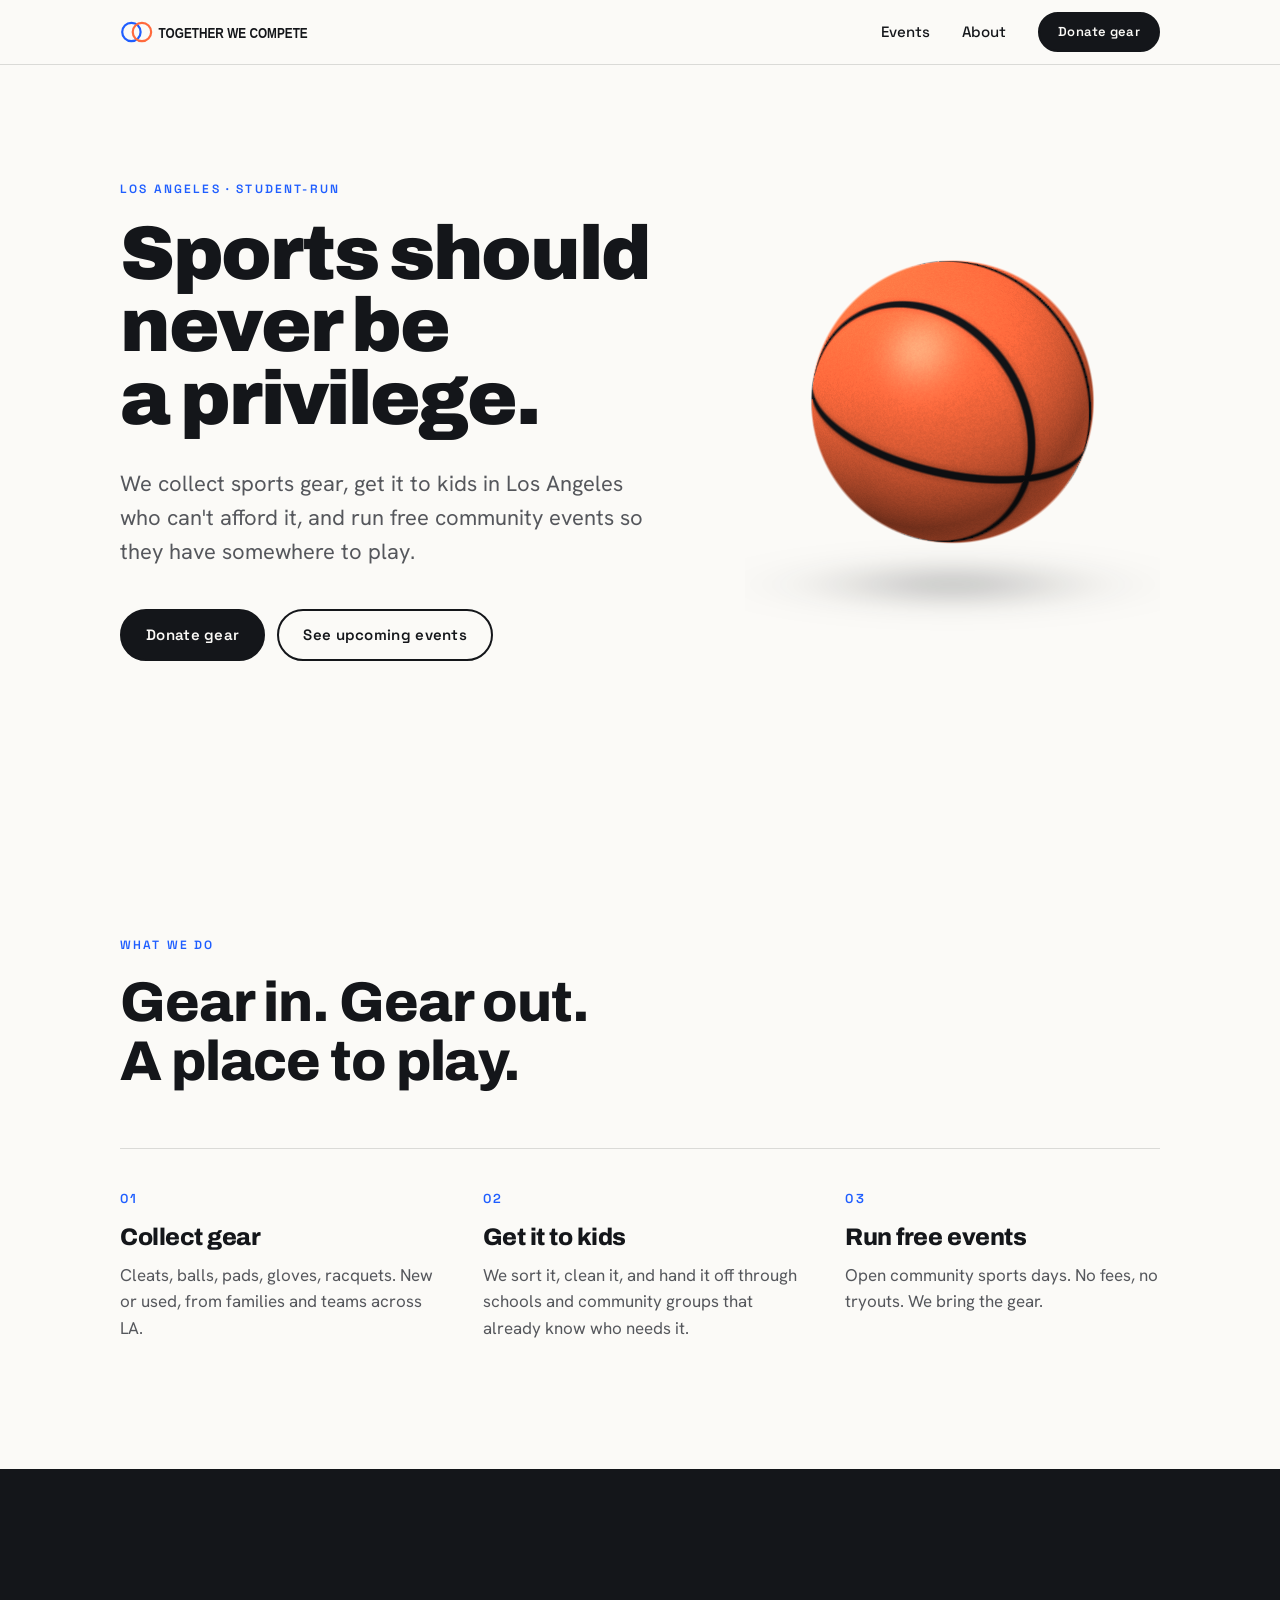
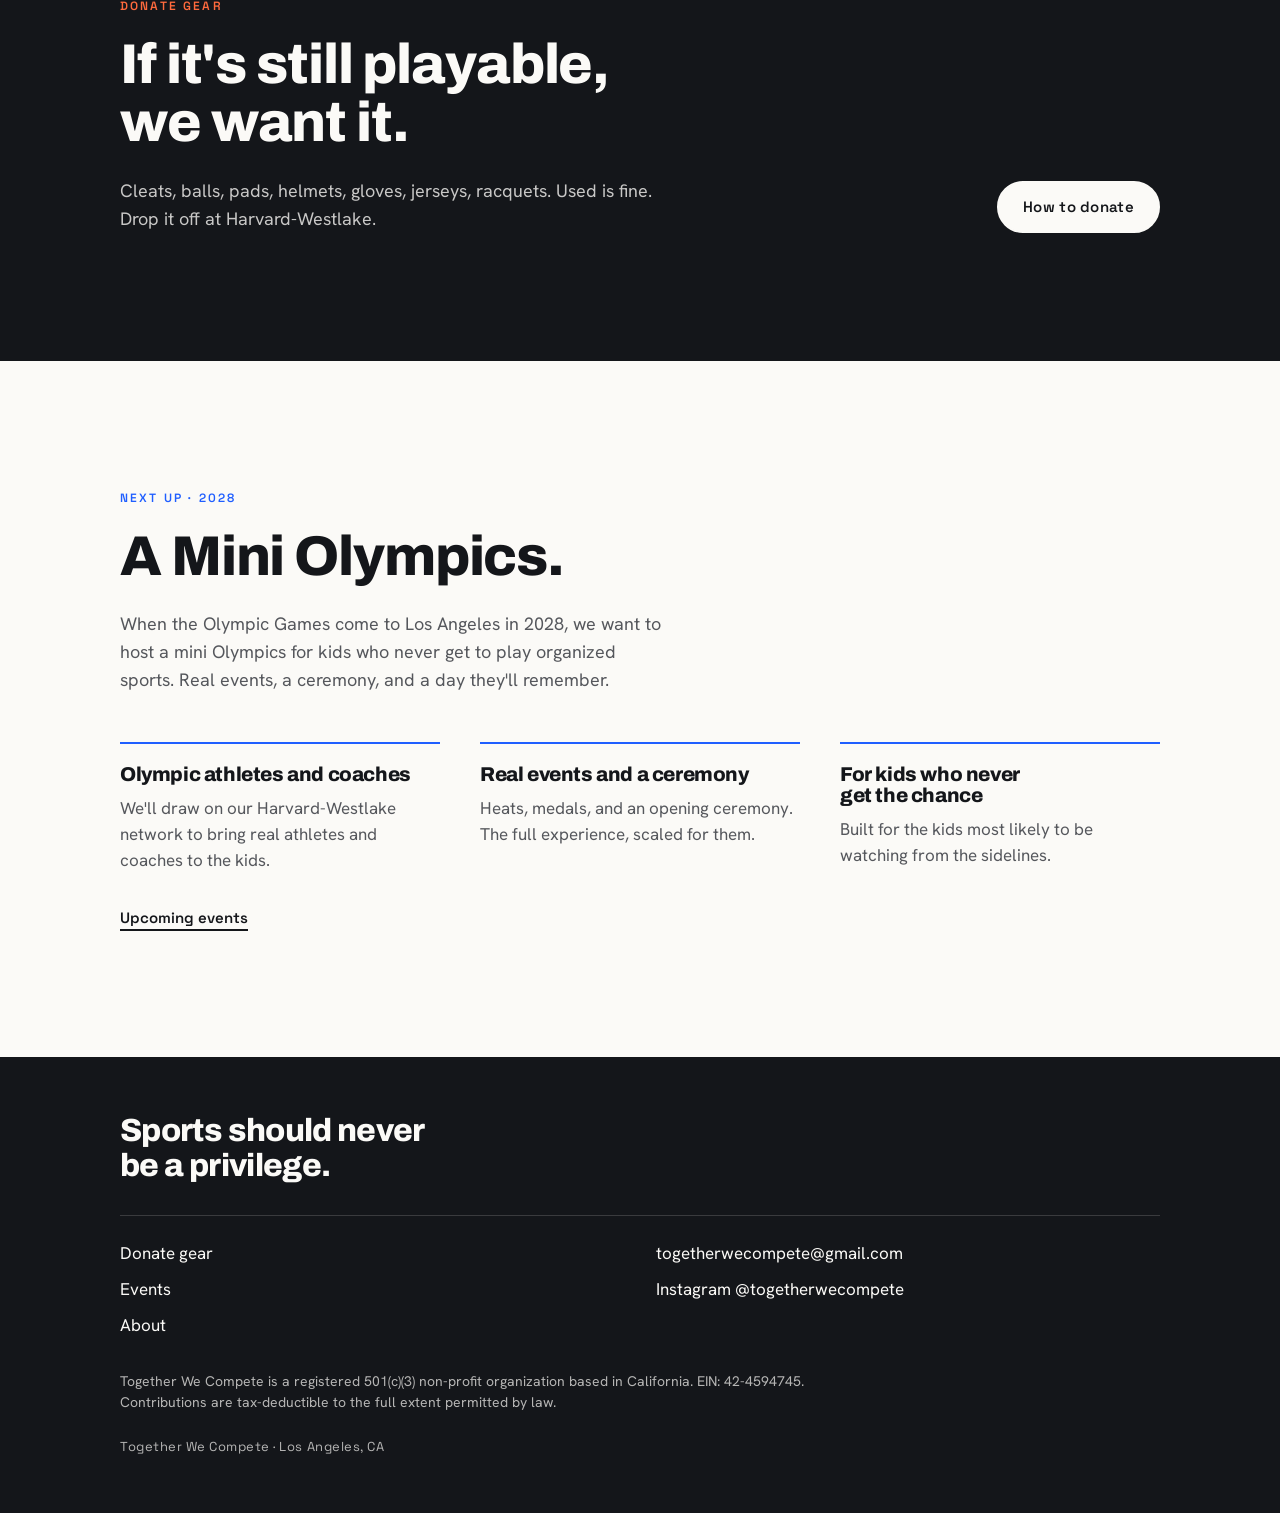
==== index.html @ d580a97b "Add 501(c)(3) statement to footer and donate page Co-Authored-By: Claude Fable 5.1 <noreply@anthropi" ====
<!DOCTYPE html>
<html lang="en">
<head>
  <meta charset="utf-8">
  <meta name="viewport" content="width=device-width, initial-scale=1">
  <title>Together We Compete</title>
  <meta name="description" content="Together We Compete collects sports gear for kids in Los Angeles who can't afford it and runs free community sports events. Student-run, based in LA.">
  <link rel="icon" href="assets/favicon.svg" type="image/svg+xml">
  <link rel="preconnect" href="https://fonts.googleapis.com">
  <link rel="preconnect" href="https://fonts.gstatic.com" crossorigin>
  <link href="https://fonts.googleapis.com/css2?family=Archivo:wght@800;900&family=Hanken+Grotesk:wght@400;500;600&family=Space+Grotesk:wght@500;600&display=swap" rel="stylesheet">
  <link rel="stylesheet" href="css/styles.css?v=1a1e12f">
</head>
<body>

  <a class="skip-link" href="#main">Skip to content</a>

  <!-- Shared header. If you change it here, change it in the other three pages too. -->
  <header class="site-header">
    <div class="container site-header__inner">
      <!-- Drop your logo file at assets/logo.svg. The placeholder there now is a stand-in. -->
      <a class="logo" href="index.html" aria-label="Together We Compete, home">
        <img src="assets/logo.svg" alt="Together We Compete" width="220" height="32">
      </a>

      <button class="nav-toggle" type="button" aria-expanded="false" aria-controls="site-nav">
        <span class="nav-toggle__label">Menu</span>
      </button>

      <nav class="site-nav" id="site-nav" aria-label="Main">
        <ul>
          <li><a href="events.html">Events</a></li>
          <li><a href="about.html">About</a></li>
          <li><a class="button button--primary button--small" href="donate.html">Donate gear</a></li>
        </ul>
      </nav>
    </div>
  </header>

  <main id="main">

    <!-- HERO -->
    <section class="hero" id="top">
      <div class="container hero__inner">
        <div class="hero__copy">
          <p class="eyebrow">Los Angeles &middot; Student-run</p>
          <h1 class="hero__title">Sports should never be a&nbsp;privilege.</h1>
          <p class="hero__lede">We collect sports gear, get it to kids in Los Angeles who can't afford it, and run free community events so they have somewhere to play.</p>
          <div class="button-row">
            <a class="button button--primary" href="donate.html">Donate gear</a>
            <a class="button button--secondary" href="events.html">See upcoming events</a>
          </div>
        </div>
        <!-- Spinning basketball (js/ball.js). Decorative. Drag to spin, tap to flick. -->
        <div class="hero__visual">
          <canvas id="hero-ball" aria-hidden="true"></canvas>
        </div>
      </div>
    </section>

    <!-- WHAT WE DO -->
    <section class="section" aria-labelledby="what-heading">
      <div class="container">
        <p class="eyebrow">What we do</p>
        <h2 class="section__title" id="what-heading">Gear in. Gear out. A place to play.</h2>

        <ol class="steps">
          <li class="step">
            <span class="step__number" aria-hidden="true">01</span>
            <h3 class="step__title">Collect gear</h3>
            <p>Cleats, balls, pads, gloves, racquets. New or used, from families and teams across LA.</p>
          </li>
          <li class="step">
            <span class="step__number" aria-hidden="true">02</span>
            <h3 class="step__title">Get it to kids</h3>
            <p>We sort it, clean it, and hand it off through schools and community groups that already know who needs it.</p>
          </li>
          <li class="step">
            <span class="step__number" aria-hidden="true">03</span>
            <h3 class="step__title">Run free events</h3>
            <p>Open community sports days. No fees, no tryouts. We bring the gear.</p>
          </li>
        </ol>
      </div>
    </section>

    <!-- DONATE BAND -->
    <section class="band" aria-labelledby="band-heading">
      <div class="container band__inner">
        <div>
          <p class="eyebrow">Donate gear</p>
          <h2 class="section__title" id="band-heading">If it's still playable, we want it.</h2>
          <p class="section__lede">Cleats, balls, pads, helmets, gloves, jerseys, racquets. Used is fine. Drop it off at Harvard-Westlake.</p>
        </div>
        <div class="band__action">
          <a class="button button--light" href="donate.html">How to donate</a>
        </div>
      </div>
    </section>

    <!-- NEXT UP: 2028 -->
    <section class="section" aria-labelledby="next-heading">
      <div class="container">
        <p class="eyebrow">Next up &middot; 2028</p>
        <h2 class="section__title" id="next-heading">A Mini Olympics.</h2>
        <p class="section__lede">When the Olympic Games come to Los Angeles in 2028, we want to host a mini Olympics for kids who never get to play organized sports. Real events, a ceremony, and a day they'll remember.</p>

        <ul class="pillars">
          <li class="pillar">
            <h3 class="pillar__title">Olympic athletes and coaches</h3>
            <p>We'll draw on our Harvard-Westlake network to bring real athletes and coaches to the kids.</p>
          </li>
          <li class="pillar">
            <h3 class="pillar__title">Real events and a ceremony</h3>
            <p>Heats, medals, and an opening ceremony. The full experience, scaled for them.</p>
          </li>
          <li class="pillar">
            <h3 class="pillar__title">For kids who never get the chance</h3>
            <p>Built for the kids most likely to be watching from the sidelines.</p>
          </li>
        </ul>

        <p class="section__more"><a href="events.html">Upcoming events</a></p>
      </div>
    </section>

  </main>

  <!-- Shared footer. Same note as the header. -->
  <footer class="site-footer">
    <div class="container">
      <p class="site-footer__mission">Sports should never be a privilege.</p>
      <div class="site-footer__grid">
        <ul class="site-footer__links">
          <li><a href="donate.html">Donate gear</a></li>
          <li><a href="events.html">Events</a></li>
          <li><a href="about.html">About</a></li>
        </ul>
        <ul class="site-footer__links">
          <li><a href="mailto:togetherwecompete@gmail.com">togetherwecompete@gmail.com</a></li>
          <li><a href="https://instagram.com/togetherwecompete" rel="noopener">Instagram @togetherwecompete</a></li>
        </ul>
      </div>
      <p class="site-footer__legal">Together We Compete is a registered 501(c)(3) non-profit organization based in California. EIN: 42-4594745. Contributions are tax-deductible to the full extent permitted by law.</p>
      <p class="site-footer__meta">Together We Compete &middot; Los Angeles, CA</p>
    </div>
  </footer>

  <script src="js/main.js?v=1a1e12f"></script>
  <script src="js/ball.js?v=1a1e12f"></script>
</body>
</html>
---- css/styles.css ----
/* Together We Compete — styles
   Mobile first. Breakpoints: 640px, 900px. */

:root {
  --ink: #14161a;
  --page: #fbfaf7;
  --surface: #eceae3;
  --body: #55575c;
  --blue: #1f5eff;
  --orange: #ff6a3d;
  --rule: rgba(20, 22, 26, 0.14);
  --rule-dark: rgba(251, 250, 247, 0.16);

  --font-head: "Archivo", "Arial Black", Arial, sans-serif;
  --font-body: "Hanken Grotesk", "Helvetica Neue", Arial, sans-serif;
  --font-label: "Space Grotesk", "Helvetica Neue", Arial, sans-serif;

  --container: 1120px;
  --gutter: 1.25rem;
  --section-y: 4.5rem;
}

@media (min-width: 640px) {
  :root { --gutter: 2rem; --section-y: 6rem; }
}
@media (min-width: 900px) {
  :root { --gutter: 2.5rem; --section-y: 8rem; }
}

/* Reset */
*, *::before, *::after { box-sizing: border-box; }
html { -webkit-text-size-adjust: 100%; scroll-behavior: smooth; }
@media (prefers-reduced-motion: reduce) { html { scroll-behavior: auto; } }
body {
  margin: 0;
  background: var(--page);
  color: var(--ink);
  font-family: var(--font-body);
  font-size: 1.0625rem;
  line-height: 1.55;
}
img { max-width: 100%; height: auto; display: block; }
h1, h2, h3, h4, p, ul, ol, dl, dd, figure { margin: 0; }
ul, ol { padding: 0; list-style: none; }
a { color: inherit; }
button, input, textarea { font: inherit; color: inherit; }

:focus-visible {
  outline: 3px solid var(--blue);
  outline-offset: 3px;
}
.band :focus-visible,
.site-footer :focus-visible {
  outline-color: var(--orange);
}

.skip-link {
  position: absolute;
  left: 1rem;
  top: -100%;
  z-index: 100;
  padding: 0.6rem 1rem;
  background: var(--ink);
  color: var(--page);
  text-decoration: none;
}
.skip-link:focus { top: 1rem; }

.container {
  width: 100%;
  max-width: var(--container);
  margin-inline: auto;
  padding-inline: var(--gutter);
}

/* Type */
.eyebrow {
  font-family: var(--font-label);
  font-weight: 600;
  font-size: 0.75rem;
  letter-spacing: 0.18em;
  text-transform: uppercase;
  color: var(--blue);
  margin-bottom: 1.25rem;
}
.band .eyebrow { color: var(--orange); }

h1, h2, h3, h4 {
  font-family: var(--font-head);
  font-weight: 800;
  letter-spacing: -0.02em;
  line-height: 1.05;
  text-wrap: balance;
}

.hero__title {
  font-weight: 900;
  font-size: clamp(2.75rem, 11vw, 4.75rem);
  letter-spacing: -0.03em;
  line-height: 0.95;
  max-width: 12ch;
}
.section__title {
  font-size: clamp(2rem, 6.5vw, 3.5rem);
  max-width: 18ch;
}
.section__lede,
.hero__lede {
  color: var(--body);
  font-size: 1.125rem;
  max-width: 34rem;
  margin-top: 1.5rem;
}
.band .section__lede { color: rgba(251, 250, 247, 0.78); }
.hero__lede { font-size: clamp(1.125rem, 2.4vw, 1.375rem); margin-top: 2rem; }

.placeholder {
  color: var(--orange);
  font-family: var(--font-label);
  font-weight: 500;
}
/* Orange fails contrast on light backgrounds, so placeholders there use blue. */
.section .placeholder,
.page-head .placeholder { color: var(--blue); }

/* Buttons */
.button {
  display: inline-flex;
  align-items: center;
  justify-content: center;
  min-height: 3.25rem;
  padding: 0 1.5rem;
  font-family: var(--font-label);
  font-weight: 600;
  font-size: 0.9375rem;
  letter-spacing: 0.02em;
  text-decoration: none;
  border: 2px solid var(--ink);
  border-radius: 999px;
  cursor: pointer;
  transition: background-color 120ms ease, color 120ms ease, border-color 120ms ease;
}
.button--primary { background: var(--ink); color: var(--page); }
.button--primary:hover { background: var(--blue); border-color: var(--blue); }
.button--secondary { background: transparent; color: var(--ink); }
.button--secondary:hover { border-color: var(--blue); color: var(--blue); }
.button--light { background: var(--page); color: var(--ink); border-color: var(--page); }
.button--light:hover { background: var(--orange); border-color: var(--orange); }
.button--small { min-height: 2.5rem; padding: 0 1.125rem; font-size: 0.8125rem; }
.button-row { display: flex; flex-wrap: wrap; gap: 0.75rem; margin-top: 2.5rem; }
.button-row .button { flex: 1 1 auto; }
@media (min-width: 640px) { .button-row .button { flex: 0 0 auto; } }

/* Header */
.site-header {
  position: sticky;
  top: 0;
  z-index: 50;
  background: var(--page);
  border-bottom: 1px solid var(--rule);
}
.site-header__inner {
  display: flex;
  align-items: center;
  justify-content: space-between;
  gap: 1rem;
  min-height: 4rem;
  flex-wrap: wrap;
}
.logo img { height: 28px; width: auto; }

.nav-toggle {
  background: none;
  border: 2px solid var(--ink);
  border-radius: 999px;
  padding: 0.4rem 1rem;
  font-family: var(--font-label);
  font-weight: 600;
  font-size: 0.8125rem;
  letter-spacing: 0.08em;
  text-transform: uppercase;
  cursor: pointer;
}
.nav-toggle[aria-expanded="true"] .nav-toggle__label::after { content: " ×"; }

.site-nav { display: none; flex-basis: 100%; padding-bottom: 1rem; }
.site-nav.is-open { display: block; }
.site-nav ul { display: flex; flex-direction: column; gap: 0.25rem; }
.site-nav a:not(.button) {
  display: block;
  padding: 0.75rem 0;
  font-family: var(--font-label);
  font-weight: 500;
  font-size: 0.9375rem;
  text-decoration: none;
  border-bottom: 1px solid var(--rule);
}
.site-nav a:not(.button):hover,
.site-nav a[aria-current="page"] { color: var(--blue); }
.site-nav .button { margin-top: 0.75rem; align-self: flex-start; }

@media (min-width: 900px) {
  .nav-toggle { display: none; }
  .site-nav { display: block; flex-basis: auto; padding: 0; }
  .site-nav ul { flex-direction: row; align-items: center; gap: 2rem; }
  .site-nav a:not(.button) { padding: 0; border: 0; }
  .site-nav .button { margin: 0; }
}

/* Sections */
.hero { padding-block: calc(var(--section-y) * 0.9) var(--section-y); }
.hero__inner { display: grid; gap: 3rem; }
.hero__visual {
  position: relative;
  aspect-ratio: 4 / 3;
}
.hero__visual canvas {
  position: absolute;
  inset: 0;
  width: 100%;
  height: 100%;
  display: block;
  opacity: 0;
  transition: opacity 600ms ease;
  touch-action: pan-y;
  cursor: grab;
}
.hero__visual canvas.is-ready { opacity: 1; }
.hero__visual canvas.is-grabbing { cursor: grabbing; }
@media (min-width: 900px) {
  .hero { padding-block: calc(var(--section-y) * 0.75) var(--section-y); }
  .hero__inner { grid-template-columns: 1.15fr 0.85fr; align-items: center; gap: 4rem; }
  .hero__visual { aspect-ratio: 4 / 5; }
}
.section { padding-block: var(--section-y); }
.section--tight { padding-top: 0; }
[id] { scroll-margin-top: 4.5rem; }

.page-head { padding-block: calc(var(--section-y) * 0.8) calc(var(--section-y) * 0.6); }
.page-head__title {
  font-weight: 900;
  font-size: clamp(2.5rem, 9vw, 4.75rem);
  letter-spacing: -0.03em;
  line-height: 0.98;
  max-width: 14ch;
}

.band { background: var(--ink); color: var(--page); padding-block: var(--section-y); }
.band__inner { display: grid; gap: 2rem; }
.band__action { display: flex; align-items: end; }
.band__action .button { width: 100%; }
@media (min-width: 640px) { .band__action .button { width: auto; } }
@media (min-width: 900px) {
  .band__inner { grid-template-columns: 1fr auto; align-items: end; gap: 4rem; }
}

.section__more { margin-top: 2rem; font-family: var(--font-label); font-weight: 600; font-size: 0.9375rem; }
.section__more a { text-decoration: none; border-bottom: 2px solid var(--ink); padding-bottom: 0.15rem; }
.section__more a:hover { color: var(--blue); border-color: var(--blue); }

.visually-hidden {
  position: absolute;
  width: 1px; height: 1px;
  padding: 0; margin: -1px;
  overflow: hidden;
  clip: rect(0 0 0 0);
  white-space: nowrap;
  border: 0;
}

/* Prose (about page) */
.prose { max-width: 38rem; }
.prose p { font-size: clamp(1.125rem, 2.2vw, 1.375rem); line-height: 1.5; }
.prose p + p { margin-top: 1.5rem; }
.prose p:first-of-type { color: var(--ink); }
.prose p:not(:first-of-type) { color: var(--body); }
.section--alt { background: var(--surface); }

/* Steps */
.steps {
  display: grid;
  gap: 2.5rem;
  margin-top: 3.5rem;
  padding-top: 2.5rem;
  border-top: 1px solid var(--rule);
}
@media (min-width: 900px) { .steps { grid-template-columns: repeat(3, 1fr); gap: 3rem; } }
.step__number {
  display: block;
  font-family: var(--font-label);
  font-weight: 600;
  font-size: 0.8125rem;
  letter-spacing: 0.18em;
  color: var(--blue);
  margin-bottom: 1rem;
}
.step__title { font-size: 1.5rem; margin-bottom: 0.75rem; }
.step p { color: var(--body); max-width: 28rem; }

/* Donate */
.split { display: grid; gap: 2.5rem; }
@media (min-width: 640px) { .split { grid-template-columns: 1fr 1fr; gap: 3rem; } }
.list-heading { font-size: 1.25rem; margin-bottom: 1rem; }
.plain-list li {
  padding: 0.6rem 0;
  border-bottom: 1px solid var(--rule);
}
.note { color: var(--body); margin-top: 1.25rem; font-size: 0.9375rem; }

.methods { display: grid; gap: 1.5rem; margin-top: 3rem; max-width: 44rem; }
@media (min-width: 640px) { .methods { grid-template-columns: repeat(2, 1fr); gap: 2rem; } }
.method { padding-top: 1rem; border-top: 2px solid var(--ink); }
.method__title { font-size: 1.125rem; margin-bottom: 0.5rem; }
.method p { color: var(--body); font-size: 0.9375rem; }

/* Form */
.form { margin-top: 4rem; max-width: 44rem; }
.form__title { font-size: 1.5rem; margin-bottom: 1.75rem; }
.form__grid { display: grid; gap: 1.25rem; }
@media (min-width: 640px) {
  .form__grid { grid-template-columns: 1fr 1fr; gap: 1.5rem 1.25rem; }
  .field--full { grid-column: 1 / -1; }
}
.field { display: flex; flex-direction: column; gap: 0.4rem; }
fieldset.field { border: 0; padding: 0; margin: 0; min-width: 0; }
.field label, .field legend {
  font-family: var(--font-label);
  font-weight: 500;
  font-size: 0.875rem;
  padding: 0;
}
.optional { color: var(--body); font-weight: 400; }
.field input[type="text"],
.field input[type="email"],
.field input[type="tel"],
.field input[type="number"],
.field textarea {
  width: 100%;
  padding: 0.8rem 0.9rem;
  background: var(--page);
  border: 1.5px solid var(--ink);
  border-radius: 6px;
}
.field textarea { resize: vertical; }
.field input::placeholder, .field textarea::placeholder { color: #7a7c80; }
.radio-group { display: flex; flex-wrap: wrap; gap: 0.5rem 1.5rem; margin-top: 0.25rem; }
.radio { display: inline-flex; align-items: center; gap: 0.5rem; font-family: var(--font-body); font-size: 1rem; }
.radio input { width: 1.125rem; height: 1.125rem; accent-color: var(--blue); margin: 0; }
.form .button { margin-top: 1.75rem; width: 100%; }
@media (min-width: 640px) { .form .button { width: auto; } }
.form__notice {
  margin-top: 1rem;
  padding: 0.9rem 1rem;
  border-left: 3px solid var(--orange);
  color: var(--ink);
  font-size: 0.9375rem;
}

/* Events */
.events { margin-top: 3rem; border-top: 1px solid var(--rule); }
.events--top { margin-top: 0; }
.events--top + .events-empty { margin-top: 0; }
.event {
  display: grid;
  gap: 0.35rem 1.5rem;
  padding: 1.75rem 0;
  border-bottom: 1px solid var(--rule);
  grid-template-columns: 5rem 1fr;
  grid-template-areas:
    "date sport"
    "date title"
    "date where"
    "date link";
}
.event__date {
  grid-area: date;
  font-family: var(--font-head);
  font-weight: 800;
  letter-spacing: -0.02em;
  line-height: 1;
}
.event__date-month {
  display: block;
  font-family: var(--font-label);
  font-weight: 600;
  font-size: 0.75rem;
  letter-spacing: 0.18em;
  text-transform: uppercase;
  color: var(--blue);
  margin-bottom: 0.35rem;
}
.event__date-day { font-size: 2.25rem; }
.event__sport {
  grid-area: sport;
  font-family: var(--font-label);
  font-weight: 500;
  font-size: 0.8125rem;
  letter-spacing: 0.08em;
  text-transform: uppercase;
  color: var(--body);
}
.event__title { grid-area: title; font-size: 1.375rem; }
.event__where { grid-area: where; color: var(--body); }
.event__link { grid-area: link; margin-top: 0.5rem; font-family: var(--font-label); font-weight: 600; font-size: 0.9375rem; }
.event__link:hover { color: var(--blue); }
@media (min-width: 640px) {
  .event { grid-template-columns: 7rem 1fr auto; grid-template-areas:
    "date sport link"
    "date title link"
    "date where link"; align-items: start; }
  .event__link { margin-top: 0.25rem; align-self: center; }
}
.events-empty {
  margin-top: 3rem;
  padding: 2rem 0;
  border-top: 1px solid var(--rule);
  border-bottom: 1px solid var(--rule);
  color: var(--body);
  max-width: 32rem;
}

/* Facts */
.facts { max-width: 36rem; margin-top: 2.5rem; }
.facts li { padding: 1rem 0; border-top: 1px solid var(--rule); font-size: 1.0625rem; }
.facts li:last-child { border-bottom: 1px solid var(--rule); }

/* Founders */
.founders { display: grid; gap: 2rem; margin-top: 2.5rem; }
@media (min-width: 640px) { .founders { grid-template-columns: repeat(3, 1fr); gap: 2rem; } }
.founder { display: grid; gap: 0.25rem; }
.founder__photo {
  aspect-ratio: 1 / 1;
  overflow: hidden;
  border-radius: 12px;
  background: var(--page);
  margin-bottom: 0.75rem;
}
.founder__photo img { width: 100%; height: 100%; object-fit: cover; }
.founder__name { font-size: 1.375rem; }
.founder__role { color: var(--body); font-family: var(--font-label); font-size: 0.875rem; }
.founders + .note { margin-top: 2rem; }

/* Pillars (Mini Olympics) */
.pillars { display: grid; gap: 2rem; margin-top: 3rem; }
@media (min-width: 900px) { .pillars { grid-template-columns: repeat(3, 1fr); gap: 2.5rem; } }
.pillar { padding-top: 1.25rem; border-top: 2px solid var(--blue); }
.pillar__title { font-size: 1.25rem; margin-bottom: 0.6rem; }
.pillar p { color: var(--body); max-width: 26rem; }

/* Contact */
.contact { margin-top: 2.5rem; max-width: 36rem; }
.contact li { display: flex; gap: 1.5rem; align-items: baseline; padding: 1rem 0; border-top: 1px solid var(--rule); }
.contact li:last-child { border-bottom: 1px solid var(--rule); }
.contact__label { flex: 0 0 6rem; font-family: var(--font-label); font-weight: 500; font-size: 0.875rem; color: var(--body); }
.contact a { text-decoration: none; }
.contact a:hover { text-decoration: underline; }

/* Footer */
.site-footer {
  background: var(--ink);
  color: var(--page);
  padding-block: 3.5rem;
}
.site-footer__mission {
  font-family: var(--font-head);
  font-weight: 800;
  font-size: clamp(1.5rem, 4vw, 2rem);
  letter-spacing: -0.02em;
  line-height: 1.1;
  max-width: 16ch;
}
.site-footer__grid {
  display: grid;
  gap: 1.5rem;
  margin-top: 2rem;
  padding-top: 1.5rem;
  border-top: 1px solid var(--rule-dark);
}
@media (min-width: 640px) { .site-footer__grid { grid-template-columns: 1fr 1fr; gap: 2rem; } }
.site-footer__links { display: flex; flex-direction: column; gap: 0.6rem; }
.site-footer__links a[aria-current="page"] { color: var(--orange); }
.site-footer__links a { text-decoration: none; }
.site-footer__links a:hover { text-decoration: underline; }
.site-footer__legal {
  margin-top: 2rem;
  max-width: 44rem;
  font-size: 0.875rem;
  line-height: 1.5;
  color: rgba(251, 250, 247, 0.7);
}
.site-footer__meta {
  margin-top: 1.5rem;
  font-family: var(--font-label);
  font-size: 0.8125rem;
  letter-spacing: 0.04em;
  color: rgba(251, 250, 247, 0.7);
}
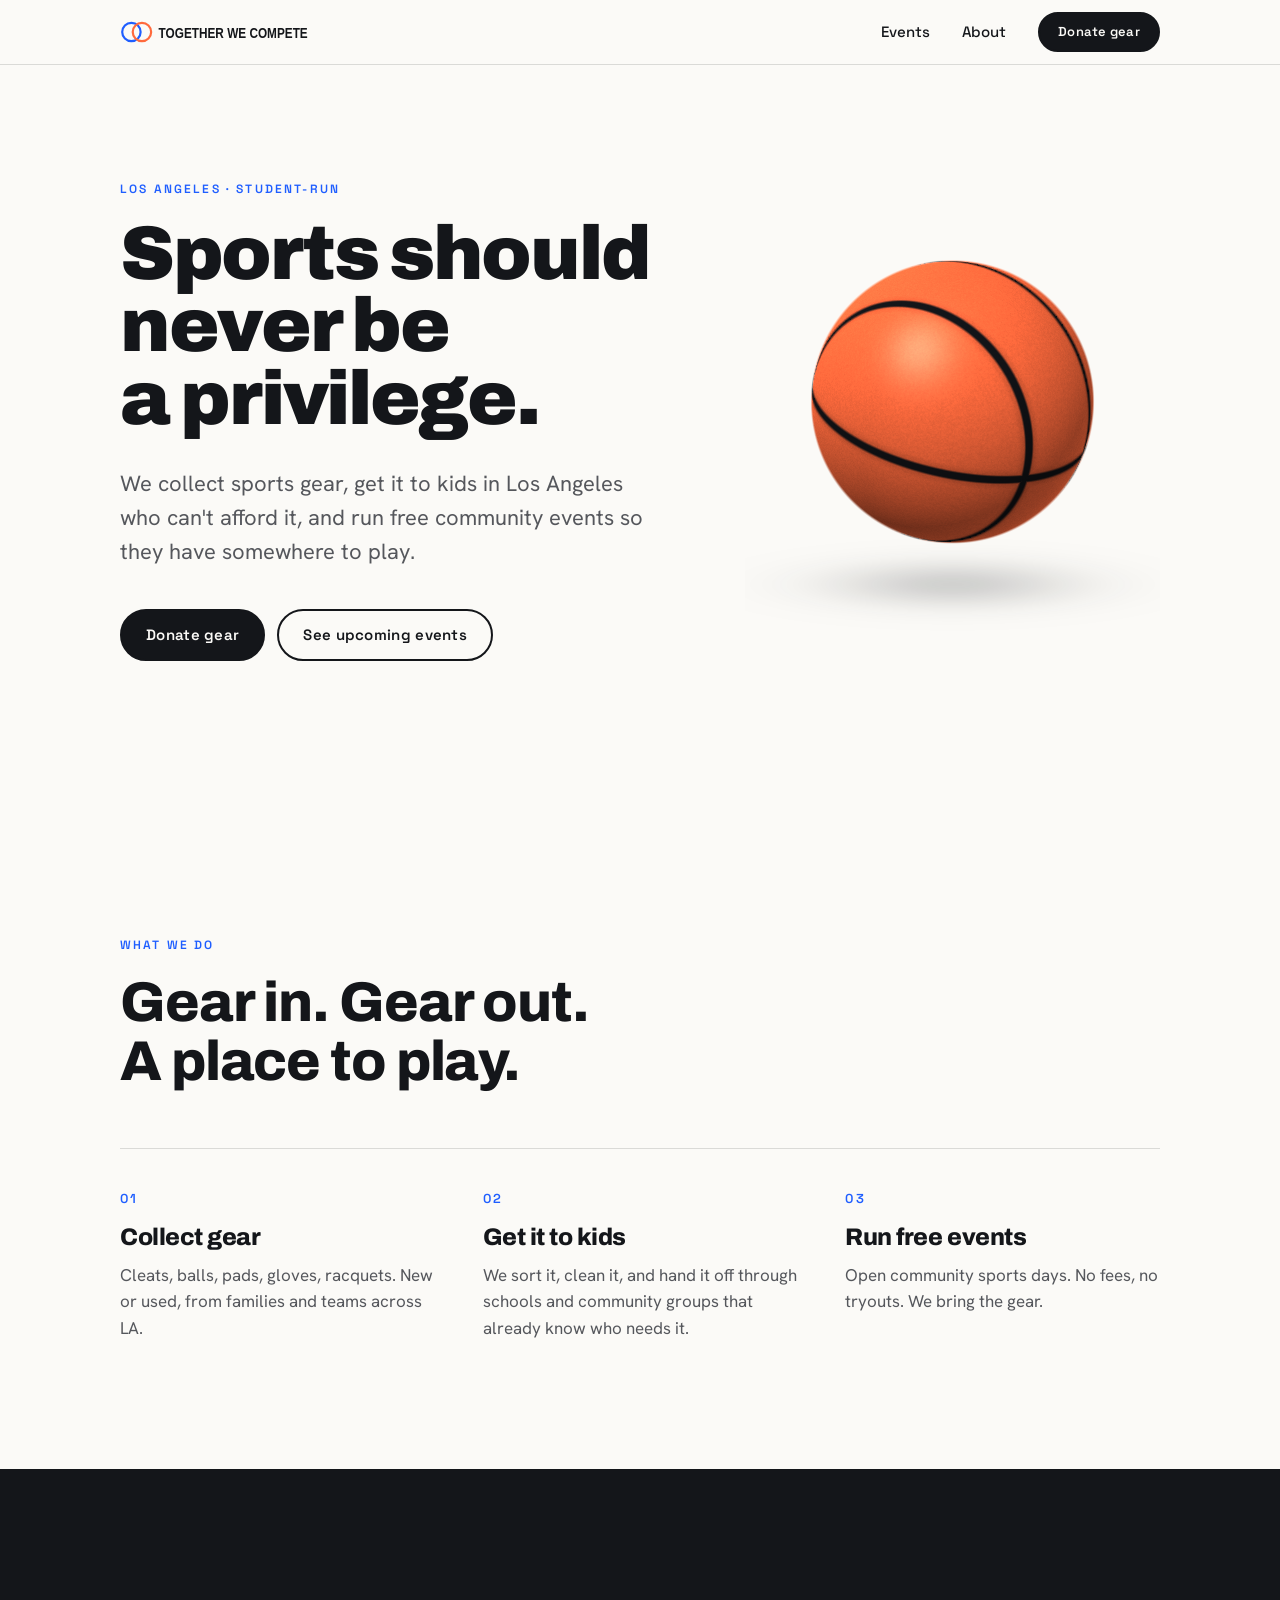
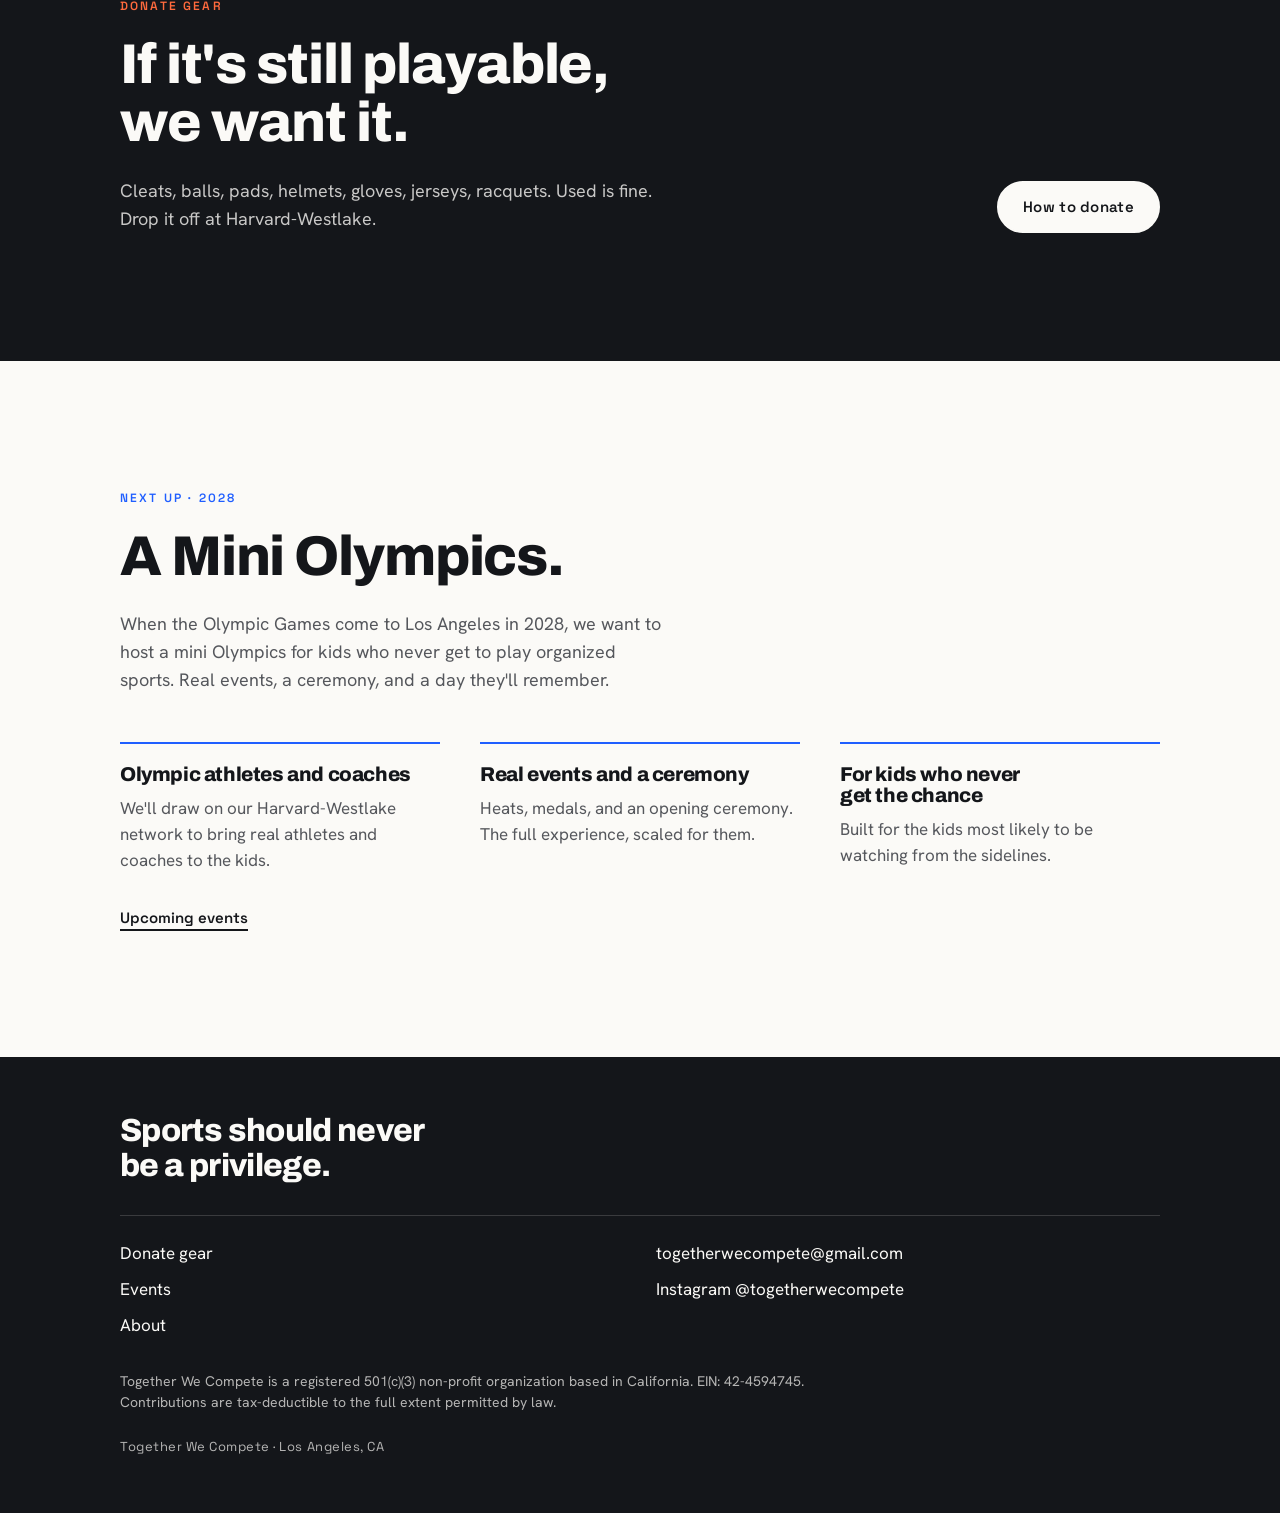
==== commit 089eea36: "Events: Harvard-Westlake gear drive Oct 28 to Nov 19; date-range support Co-Authored-By: Claude Fabl" ====
--- a/index.html
+++ b/index.html
@@ -9,7 +9,7 @@
   <link rel="preconnect" href="https://fonts.googleapis.com">
   <link rel="preconnect" href="https://fonts.gstatic.com" crossorigin>
   <link href="https://fonts.googleapis.com/css2?family=Archivo:wght@800;900&family=Hanken+Grotesk:wght@400;500;600&family=Space+Grotesk:wght@500;600&display=swap" rel="stylesheet">
-  <link rel="stylesheet" href="css/styles.css?v=1a1e12f">
+  <link rel="stylesheet" href="css/styles.css?v=d580a97">
 </head>
 <body>
 
@@ -146,7 +146,7 @@
     </div>
   </footer>
 
-  <script src="js/main.js?v=1a1e12f"></script>
-  <script src="js/ball.js?v=1a1e12f"></script>
+  <script src="js/main.js?v=d580a97"></script>
+  <script src="js/ball.js?v=d580a97"></script>
 </body>
 </html>
--- a/css/styles.css
+++ b/css/styles.css
@@ -370,6 +370,7 @@
     "date sport"
     "date title"
     "date where"
+    "date desc"
     "date link";
 }
 .event__date {
@@ -390,6 +391,16 @@
   margin-bottom: 0.35rem;
 }
 .event__date-day { font-size: 2.25rem; }
+.event__date-through {
+  display: block;
+  margin-top: 0.4rem;
+  font-family: var(--font-label);
+  font-weight: 500;
+  font-size: 0.75rem;
+  letter-spacing: 0.04em;
+  color: var(--body);
+  white-space: nowrap;
+}
 .event__sport {
   grid-area: sport;
   font-family: var(--font-label);
@@ -401,13 +412,15 @@
 }
 .event__title { grid-area: title; font-size: 1.375rem; }
 .event__where { grid-area: where; color: var(--body); }
+.event__desc { grid-area: desc; color: var(--body); margin-top: 0.5rem; max-width: 36rem; }
 .event__link { grid-area: link; margin-top: 0.5rem; font-family: var(--font-label); font-weight: 600; font-size: 0.9375rem; }
 .event__link:hover { color: var(--blue); }
 @media (min-width: 640px) {
   .event { grid-template-columns: 7rem 1fr auto; grid-template-areas:
     "date sport link"
     "date title link"
-    "date where link"; align-items: start; }
+    "date where link"
+    "date desc link"; align-items: start; }
   .event__link { margin-top: 0.25rem; align-self: center; }
 }
 .events-empty {
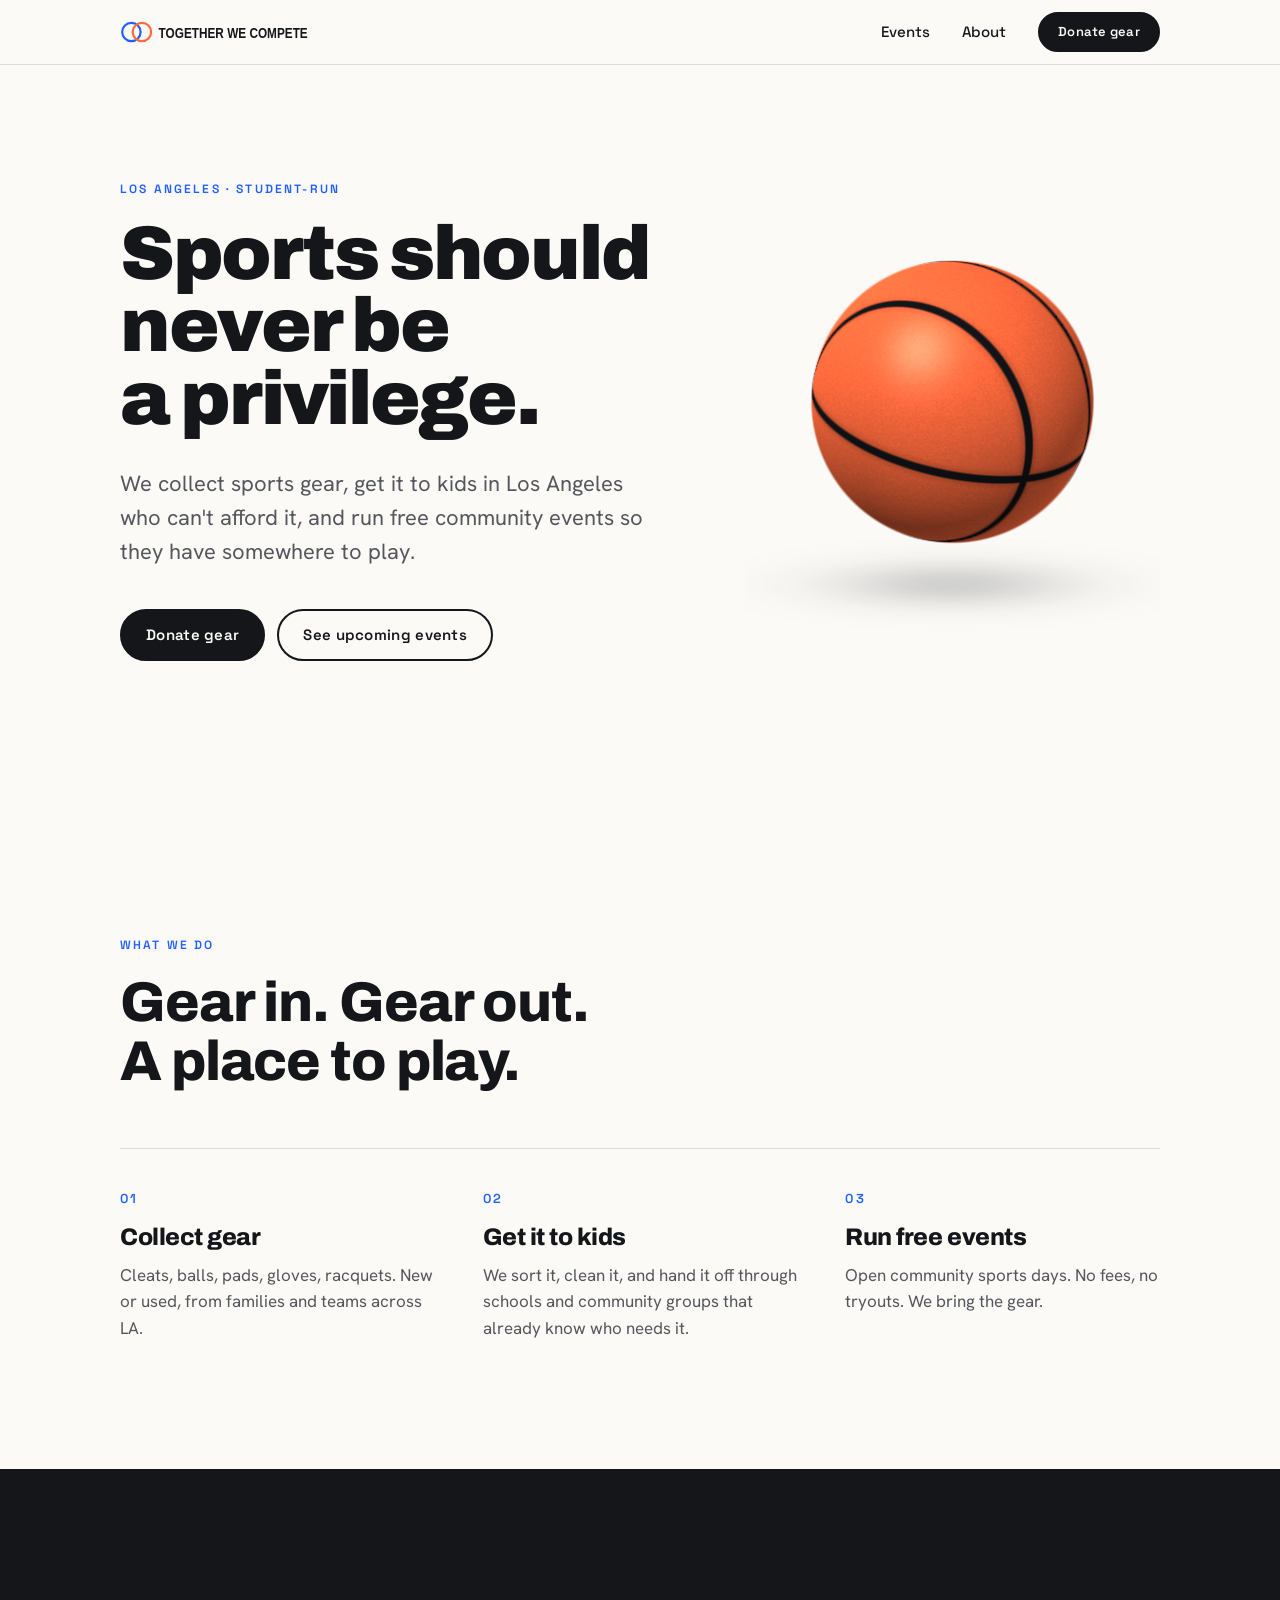
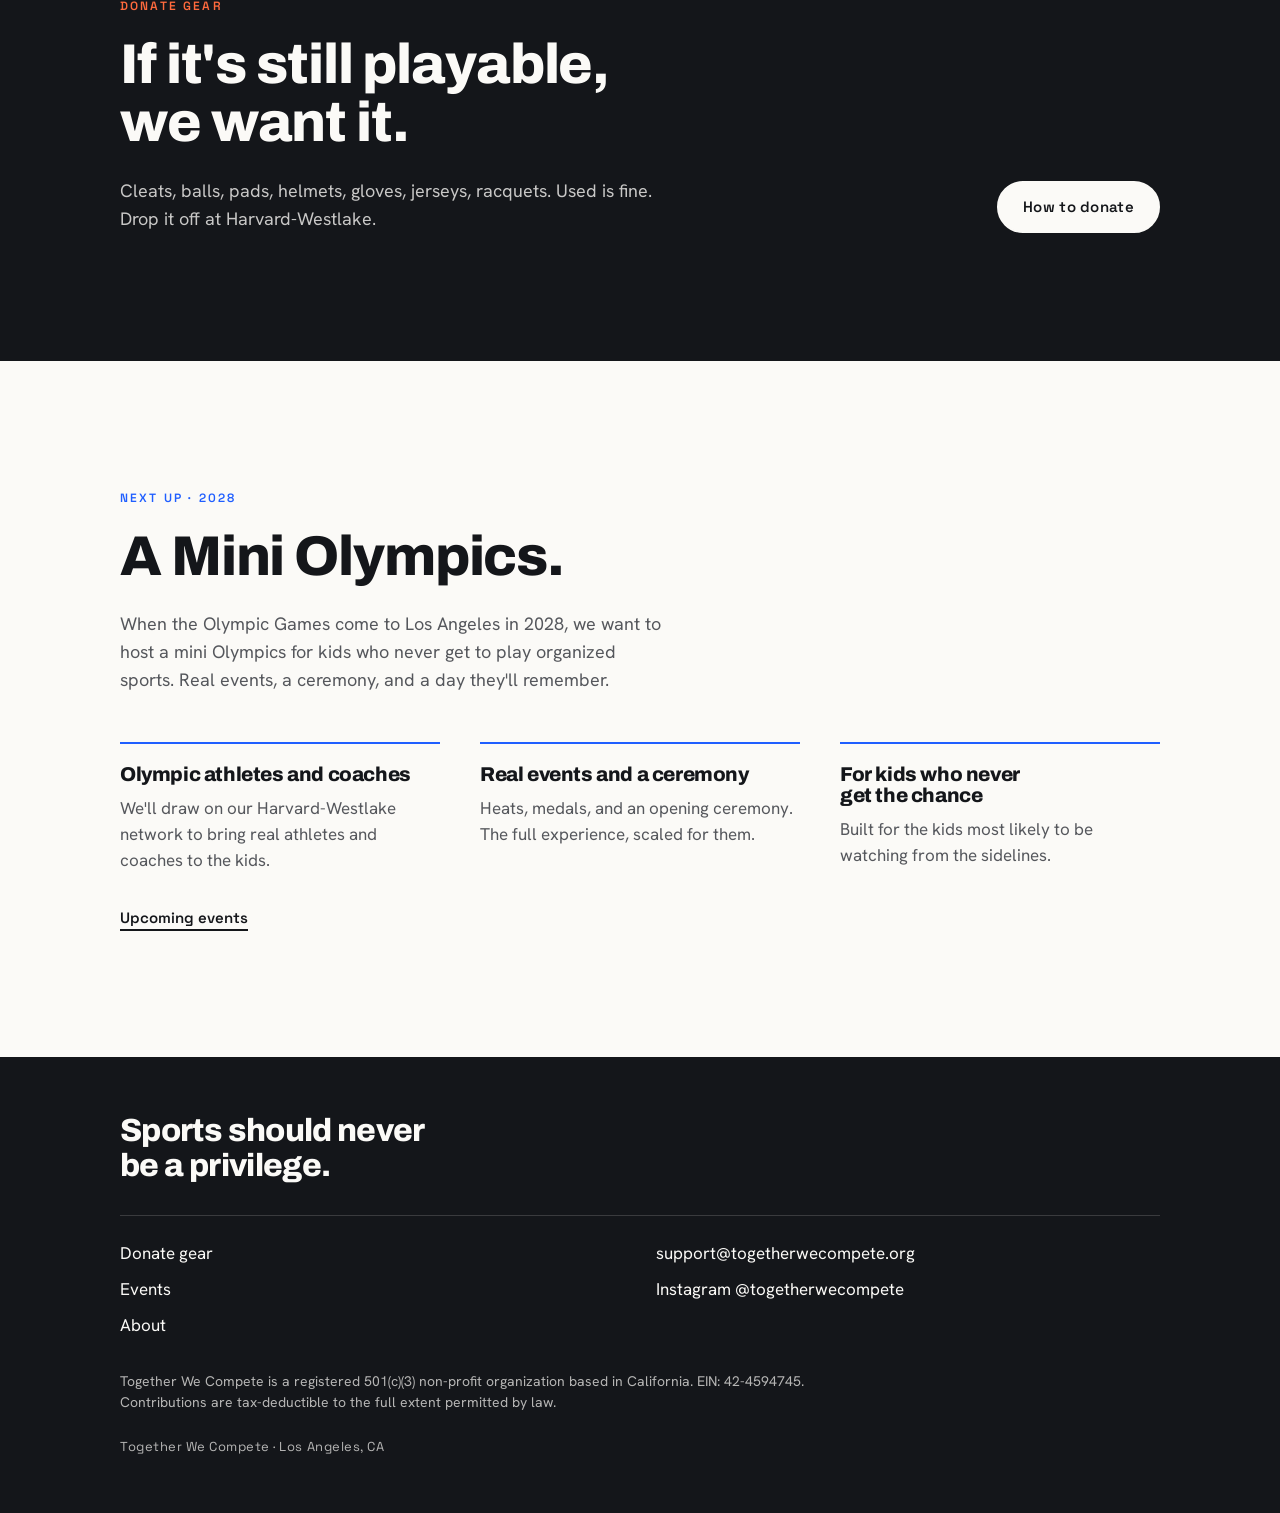
==== commit 53fc8f8a: "No more placeholders: drop-off window, support@ email, form sends by email Co-Authored-By: Claude Fa" ====
--- a/index.html
+++ b/index.html
@@ -9,7 +9,7 @@
   <link rel="preconnect" href="https://fonts.googleapis.com">
   <link rel="preconnect" href="https://fonts.gstatic.com" crossorigin>
   <link href="https://fonts.googleapis.com/css2?family=Archivo:wght@800;900&family=Hanken+Grotesk:wght@400;500;600&family=Space+Grotesk:wght@500;600&display=swap" rel="stylesheet">
-  <link rel="stylesheet" href="css/styles.css?v=d580a97">
+  <link rel="stylesheet" href="css/styles.css?v=3a9bfd8">
 </head>
 <body>
 
@@ -18,7 +18,6 @@
   <!-- Shared header. If you change it here, change it in the other three pages too. -->
   <header class="site-header">
     <div class="container site-header__inner">
-      <!-- Drop your logo file at assets/logo.svg. The placeholder there now is a stand-in. -->
       <a class="logo" href="index.html" aria-label="Together We Compete, home">
         <img src="assets/logo.svg" alt="Together We Compete" width="220" height="32">
       </a>
@@ -137,7 +136,7 @@
           <li><a href="about.html">About</a></li>
         </ul>
         <ul class="site-footer__links">
-          <li><a href="mailto:togetherwecompete@gmail.com">togetherwecompete@gmail.com</a></li>
+          <li><a href="mailto:support@togetherwecompete.org">support@togetherwecompete.org</a></li>
           <li><a href="https://instagram.com/togetherwecompete" rel="noopener">Instagram @togetherwecompete</a></li>
         </ul>
       </div>
@@ -146,7 +145,7 @@
     </div>
   </footer>
 
-  <script src="js/main.js?v=d580a97"></script>
-  <script src="js/ball.js?v=d580a97"></script>
+  <script src="js/main.js?v=3a9bfd8"></script>
+  <script src="js/ball.js?v=3a9bfd8"></script>
 </body>
 </html>
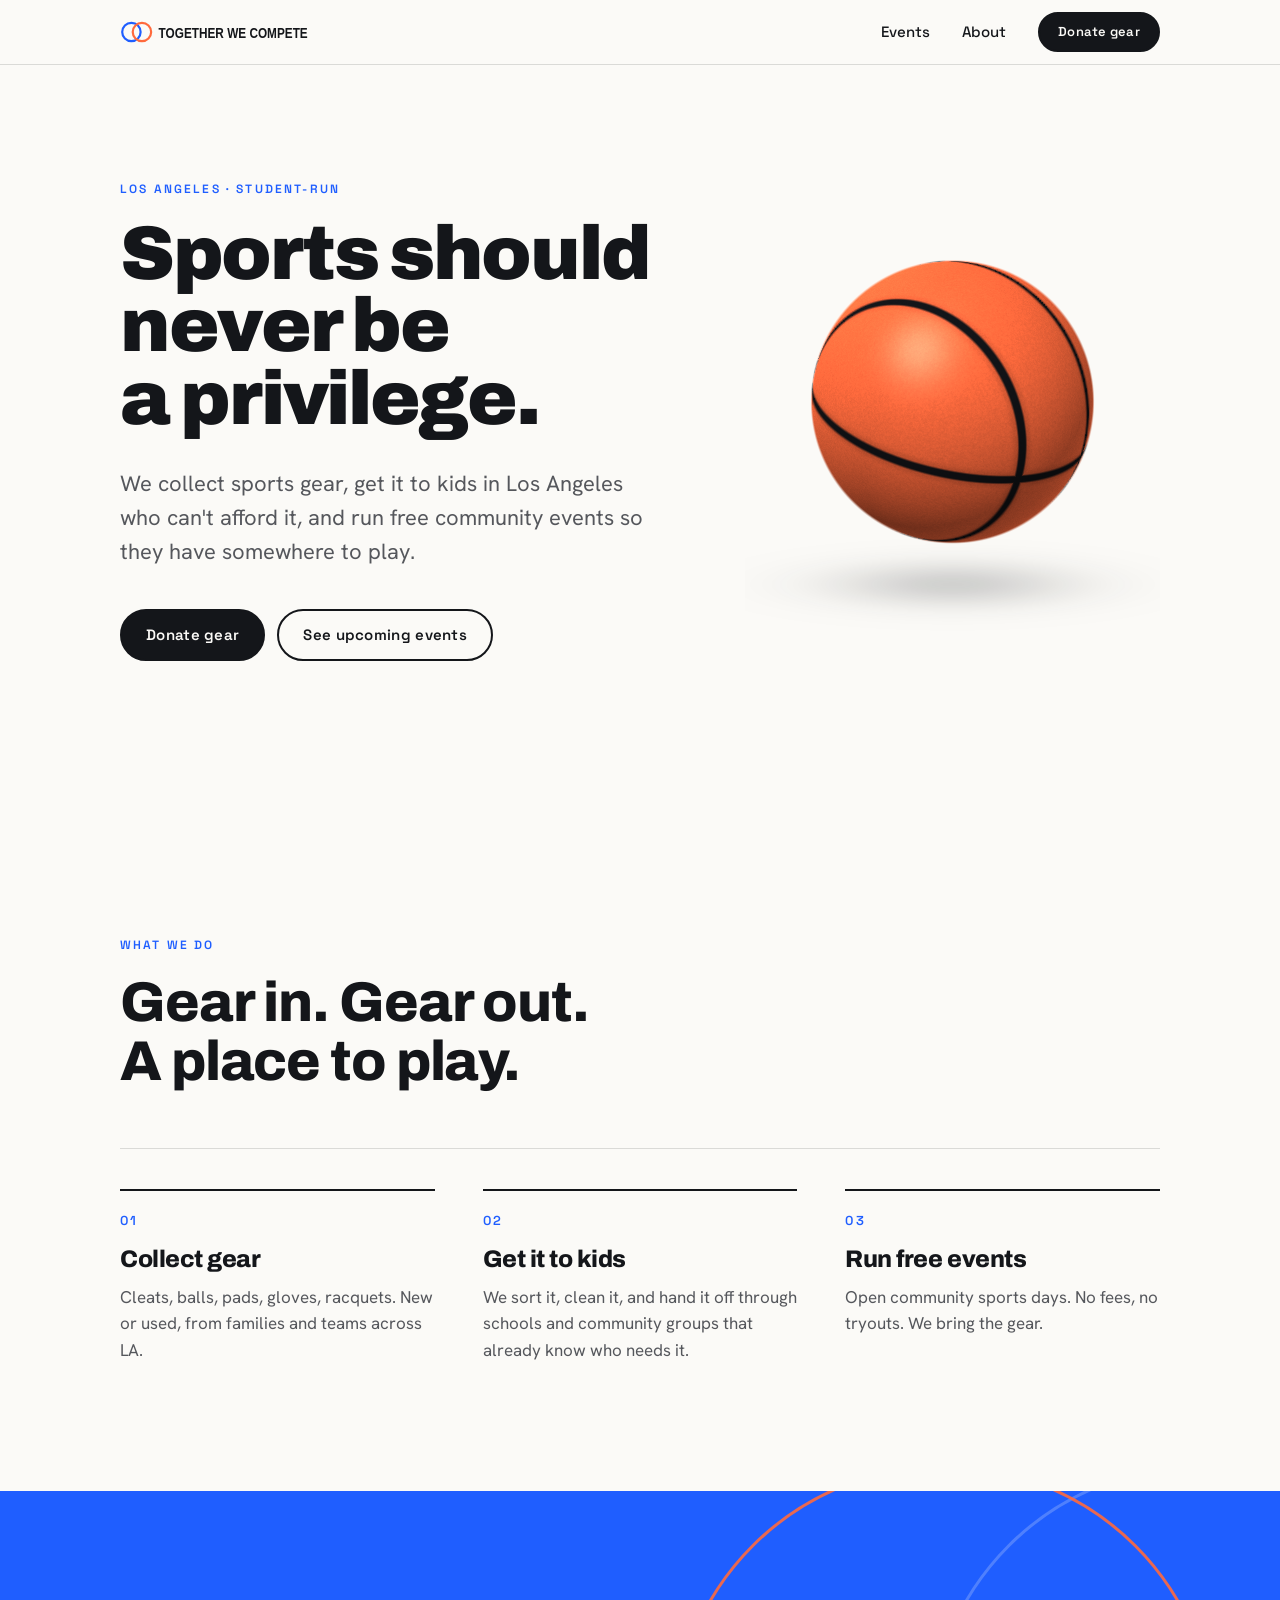
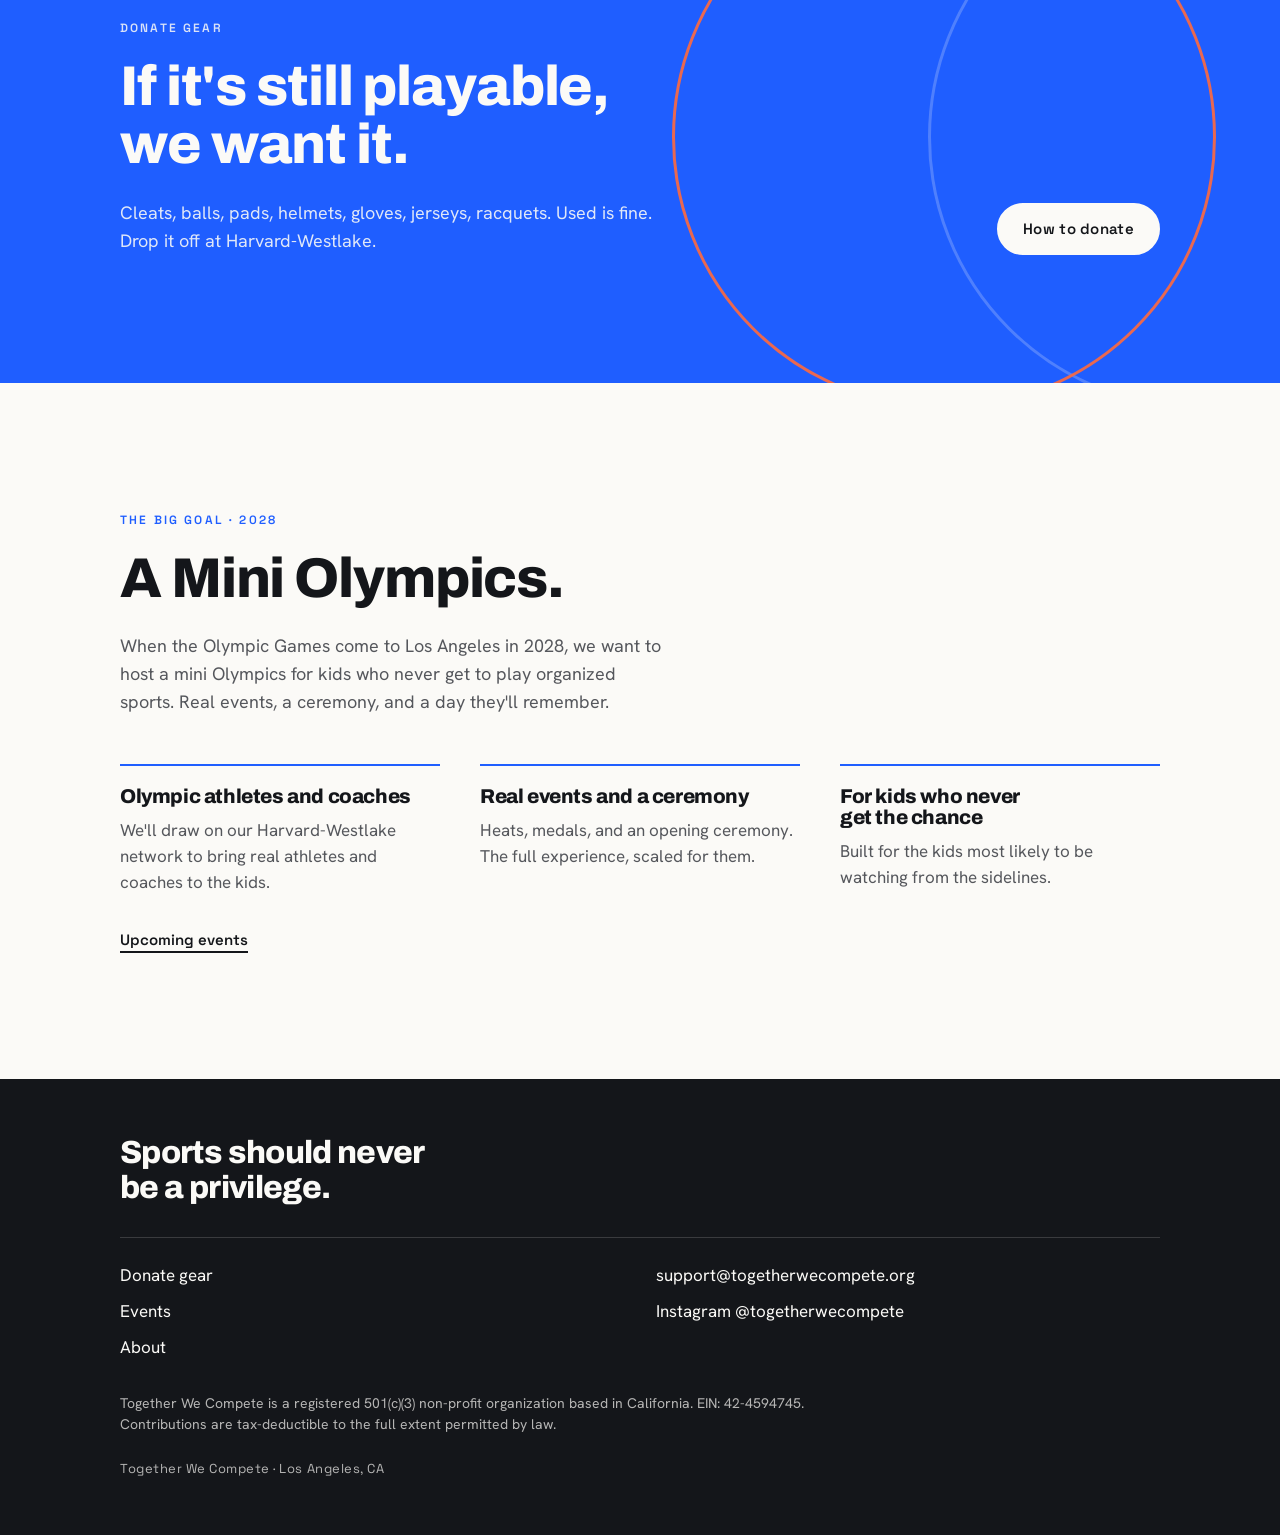
==== commit 91cadc3f: "Drive runs Nov 9 to 13; site makeover Announcement bar and featured drive block (self-expiring), blu" ====
--- a/index.html
+++ b/index.html
@@ -9,13 +9,21 @@
   <link rel="preconnect" href="https://fonts.googleapis.com">
   <link rel="preconnect" href="https://fonts.gstatic.com" crossorigin>
   <link href="https://fonts.googleapis.com/css2?family=Archivo:wght@800;900&family=Hanken+Grotesk:wght@400;500;600&family=Space+Grotesk:wght@500;600&display=swap" rel="stylesheet">
-  <link rel="stylesheet" href="css/styles.css?v=3a9bfd8">
+  <link rel="stylesheet" href="css/styles.css?v=53fc8f8">
 </head>
 <body>
 
   <a class="skip-link" href="#main">Skip to content</a>
 
   <!-- Shared header. If you change it here, change it in the other three pages too. -->
+  <div class="announce" data-until="2026-11-13">
+    <div class="container announce__inner">
+      <span class="announce__label">This week</span>
+      <p class="announce__text"><span class="announce__long">Gear drive at Harvard-Westlake Upper School, Monday to Friday, November 9 to 13.</span><span class="announce__short">Gear drive at Harvard-Westlake, Nov 9 to 13.</span></p>
+      <a class="announce__link" href="donate.html">What to bring</a>
+    </div>
+  </div>
+
   <header class="site-header">
     <div class="container site-header__inner">
       <a class="logo" href="index.html" aria-label="Together We Compete, home">
@@ -53,6 +61,30 @@
         <!-- Spinning basketball (js/ball.js). Decorative. Drag to spin, tap to flick. -->
         <div class="hero__visual">
           <canvas id="hero-ball" aria-hidden="true"></canvas>
+        </div>
+      </div>
+    </section>
+
+    <!-- THIS WEEK: THE DRIVE (hides itself after data-until) -->
+    <section class="section section--alt feature-wrap" id="drive" data-until="2026-11-13" aria-labelledby="drive-heading">
+      <div class="container feature">
+        <div class="feature__when">
+          <p class="eyebrow">This week</p>
+          <p class="feature__dates">Nov<br>9–13</p>
+          <p class="feature__days">Monday to Friday</p>
+        </div>
+        <div class="feature__body">
+          <h2 class="section__title" id="drive-heading">Sports gear drive at Harvard-Westlake.</h2>
+          <p class="section__lede">Bring the cleats, balls, pads, helmets, gloves, jerseys, and racquets you're not using. Used is fine if it's clean and intact. Everything collected is donated to kids at LA Promise Fund's Pavo Palooza on November 21.</p>
+          <ul class="feature__facts">
+            <li><span class="feature__fact-label">Where</span>Harvard-Westlake Upper School, 3700 Coldwater Canyon Ave, Studio City</li>
+            <li><span class="feature__fact-label">When</span>Monday to Friday, November 9 to 13</li>
+            <li><span class="feature__fact-label">Tax</span>Deductible. We're a registered 501(c)(3).</li>
+          </ul>
+          <div class="button-row">
+            <a class="button button--primary" href="donate.html">What we accept</a>
+            <a class="button button--secondary" href="https://www.google.com/maps/search/?api=1&query=3700+Coldwater+Canyon+Ave+Studio+City+CA+91604" rel="noopener">Directions</a>
+          </div>
         </div>
       </div>
     </section>
@@ -97,10 +129,10 @@
       </div>
     </section>
 
-    <!-- NEXT UP: 2028 -->
+    <!-- THE BIG GOAL: 2028 -->
     <section class="section" aria-labelledby="next-heading">
       <div class="container">
-        <p class="eyebrow">Next up &middot; 2028</p>
+        <p class="eyebrow">The big goal &middot; 2028</p>
         <h2 class="section__title" id="next-heading">A Mini Olympics.</h2>
         <p class="section__lede">When the Olympic Games come to Los Angeles in 2028, we want to host a mini Olympics for kids who never get to play organized sports. Real events, a ceremony, and a day they'll remember.</p>
 
@@ -145,7 +177,7 @@
     </div>
   </footer>
 
-  <script src="js/main.js?v=3a9bfd8"></script>
-  <script src="js/ball.js?v=3a9bfd8"></script>
+  <script src="js/main.js?v=53fc8f8"></script>
+  <script src="js/ball.js?v=53fc8f8"></script>
 </body>
 </html>
--- a/css/styles.css
+++ b/css/styles.css
@@ -50,9 +50,11 @@
   outline-offset: 3px;
 }
 .band :focus-visible,
-.site-footer :focus-visible {
+.site-footer :focus-visible,
+.announce :focus-visible {
   outline-color: var(--orange);
 }
+.band :focus-visible { outline-color: var(--page); }
 
 .skip-link {
   position: absolute;
@@ -83,7 +85,7 @@
   color: var(--blue);
   margin-bottom: 1.25rem;
 }
-.band .eyebrow { color: var(--orange); }
+.band .eyebrow { color: var(--page); opacity: 0.85; }
 
 h1, h2, h3, h4 {
   font-family: var(--font-head);
@@ -111,7 +113,7 @@
   max-width: 34rem;
   margin-top: 1.5rem;
 }
-.band .section__lede { color: rgba(251, 250, 247, 0.78); }
+.band .section__lede { color: rgba(251, 250, 247, 0.88); }
 .hero__lede { font-size: clamp(1.125rem, 2.4vw, 1.375rem); margin-top: 2rem; }
 
 .placeholder {
@@ -145,7 +147,7 @@
 .button--secondary { background: transparent; color: var(--ink); }
 .button--secondary:hover { border-color: var(--blue); color: var(--blue); }
 .button--light { background: var(--page); color: var(--ink); border-color: var(--page); }
-.button--light:hover { background: var(--orange); border-color: var(--orange); }
+.button--light:hover { background: var(--ink); color: var(--page); border-color: var(--ink); }
 .button--small { min-height: 2.5rem; padding: 0 1.125rem; font-size: 0.8125rem; }
 .button-row { display: flex; flex-wrap: wrap; gap: 0.75rem; margin-top: 2.5rem; }
 .button-row .button { flex: 1 1 auto; }
@@ -245,8 +247,32 @@
   max-width: 14ch;
 }
 
-.band { background: var(--ink); color: var(--page); padding-block: var(--section-y); }
-.band__inner { display: grid; gap: 2rem; }
+.band {
+  position: relative;
+  overflow: hidden;
+  background: var(--blue);
+  color: var(--page);
+  padding-block: var(--section-y);
+}
+/* Logo motif: two overlapping outlined circles, bleeding off the right edge */
+.band::before, .band::after {
+  content: "";
+  position: absolute;
+  top: 50%;
+  width: 34rem; height: 34rem;
+  border: 3px solid rgba(251, 250, 247, 0.22);
+  border-radius: 50%;
+  transform: translateY(-50%);
+  pointer-events: none;
+}
+.band::before { right: -12rem; }
+.band::after  { right: 4rem; border-color: var(--orange); opacity: 0.9; }
+@media (max-width: 899px) {
+  .band::before, .band::after { width: 22rem; height: 22rem; top: auto; bottom: -14rem; transform: none; }
+  .band::before { right: -10rem; }
+  .band::after { right: 0; }
+}
+.band__inner { position: relative; display: grid; gap: 2rem; }
 .band__action { display: flex; align-items: end; }
 .band__action .button { width: 100%; }
 @media (min-width: 640px) { .band__action .button { width: auto; } }
@@ -285,6 +311,8 @@
   border-top: 1px solid var(--rule);
 }
 @media (min-width: 900px) { .steps { grid-template-columns: repeat(3, 1fr); gap: 3rem; } }
+.step { padding-top: 1.25rem; border-top: 2px solid var(--ink); transition: border-color 160ms ease; }
+.step:hover { border-color: var(--blue); }
 .step__number {
   display: block;
   font-family: var(--font-label);
@@ -367,11 +395,26 @@
   border-bottom: 1px solid var(--rule);
   grid-template-columns: 5rem 1fr;
   grid-template-areas:
+    "now now"
     "date sport"
     "date title"
     "date where"
     "date desc"
     "date link";
+}
+.event__now {
+  grid-area: now;
+  justify-self: start;
+  margin-bottom: 0.75rem;
+  padding: 0.3rem 0.65rem;
+  border-radius: 999px;
+  background: var(--orange);
+  color: var(--ink);
+  font-family: var(--font-label);
+  font-weight: 600;
+  font-size: 0.6875rem;
+  letter-spacing: 0.16em;
+  text-transform: uppercase;
 }
 .event__date {
   grid-area: date;
@@ -413,15 +456,17 @@
 .event__title { grid-area: title; font-size: 1.375rem; }
 .event__where { grid-area: where; color: var(--body); }
 .event__desc { grid-area: desc; color: var(--body); margin-top: 0.5rem; max-width: 36rem; }
-.event__link { grid-area: link; margin-top: 0.5rem; font-family: var(--font-label); font-weight: 600; font-size: 0.9375rem; }
-.event__link:hover { color: var(--blue); }
+.event__links { grid-area: link; display: flex; flex-wrap: wrap; gap: 0.5rem 1.5rem; margin-top: 0.75rem; }
+.event__link { font-family: var(--font-label); font-weight: 600; font-size: 0.9375rem; text-decoration: none; border-bottom: 2px solid var(--ink); padding-bottom: 0.1rem; }
+.event__link:hover { color: var(--blue); border-color: var(--blue); }
 @media (min-width: 640px) {
-  .event { grid-template-columns: 7rem 1fr auto; grid-template-areas:
-    "date sport link"
-    "date title link"
-    "date where link"
-    "date desc link"; align-items: start; }
-  .event__link { margin-top: 0.25rem; align-self: center; }
+  .event { grid-template-columns: 7rem 1fr; grid-template-areas:
+    "now now"
+    "date sport"
+    "date title"
+    "date where"
+    "date desc"
+    "date link"; align-items: start; }
 }
 .events-empty {
   margin-top: 3rem;
@@ -431,6 +476,119 @@
   color: var(--body);
   max-width: 32rem;
 }
+
+/* Announcement bar */
+.announce { background: var(--orange); color: var(--ink); }
+.announce__inner {
+  display: flex;
+  flex-wrap: wrap;
+  align-items: center;
+  gap: 0.35rem 1rem;
+  min-height: 2.75rem;
+  padding-block: 0.6rem;
+  font-size: 0.9375rem;
+}
+.announce__label {
+  font-family: var(--font-label);
+  font-weight: 600;
+  font-size: 0.6875rem;
+  letter-spacing: 0.18em;
+  text-transform: uppercase;
+  padding: 0.25rem 0.55rem;
+  border: 1.5px solid var(--ink);
+  border-radius: 999px;
+}
+.announce__text { margin: 0; }
+.announce__link {
+  font-family: var(--font-label);
+  font-weight: 600;
+  text-decoration: none;
+  border-bottom: 2px solid var(--ink);
+  padding-bottom: 0.05rem;
+  margin-left: auto;
+  white-space: nowrap;
+}
+.announce__link:hover { color: var(--page); border-color: var(--page); }
+.announce__short { display: none; }
+@media (max-width: 639px) {
+  .announce__inner { min-height: 0; padding-block: 0.55rem; font-size: 0.875rem; }
+  .announce__label { display: none; }
+  .announce__long { display: none; }
+  .announce__short { display: inline; }
+  .announce__link { margin-left: auto; }
+}
+
+/* Featured drive */
+.feature { display: grid; gap: 2rem; }
+@media (min-width: 900px) { .feature { grid-template-columns: 18rem 1fr; gap: 4rem; align-items: start; } }
+.feature__when { padding-top: 1.25rem; border-top: 3px solid var(--orange); }
+.feature__dates {
+  font-family: var(--font-head);
+  font-weight: 900;
+  font-size: clamp(3.5rem, 10vw, 6rem);
+  letter-spacing: -0.04em;
+  line-height: 0.9;
+}
+.feature__days { margin-top: 0.75rem; font-family: var(--font-label); font-weight: 500; color: var(--body); }
+.feature__facts { margin-top: 2rem; max-width: 36rem; }
+.feature__facts li {
+  display: grid;
+  grid-template-columns: 4.5rem 1fr;
+  gap: 1rem;
+  padding: 0.85rem 0;
+  border-top: 1px solid var(--rule);
+}
+.feature__facts li:last-child { border-bottom: 1px solid var(--rule); }
+.feature__fact-label {
+  font-family: var(--font-label);
+  font-weight: 600;
+  font-size: 0.75rem;
+  letter-spacing: 0.14em;
+  text-transform: uppercase;
+  color: var(--blue);
+  padding-top: 0.2rem;
+}
+
+/* Gear tiles */
+.tiles { display: grid; gap: 0.6rem; }
+@media (min-width: 640px) { .tiles { grid-template-columns: 1fr 1fr; } }
+.tiles li {
+  display: flex;
+  align-items: center;
+  gap: 0.75rem;
+  padding: 0.85rem 1rem;
+  border: 1px solid var(--rule);
+  border-radius: 10px;
+  background: var(--page);
+  font-weight: 500;
+}
+.tiles li::before {
+  flex: 0 0 auto;
+  display: inline-flex;
+  align-items: center;
+  justify-content: center;
+  width: 1.5rem; height: 1.5rem;
+  border-radius: 50%;
+  font-family: var(--font-label);
+  font-weight: 600;
+  font-size: 0.875rem;
+}
+.tiles--yes li::before { content: "\2713"; background: var(--blue); color: var(--page); }
+.tiles--no  li { color: var(--body); background: transparent; }
+.tiles--no  li::before { content: "\00d7"; border: 1.5px solid var(--body); color: var(--body); }
+.text-link { font-family: var(--font-label); font-weight: 600; text-decoration: none; border-bottom: 2px solid var(--ink); padding-bottom: 0.1rem; }
+.text-link:hover { color: var(--blue); border-color: var(--blue); }
+
+/* FAQ */
+.faq { display: grid; gap: 0; margin-top: 2.5rem; max-width: 44rem; }
+.faq__item { padding: 1.5rem 0; border-top: 1px solid var(--rule); }
+.faq__item:last-child { border-bottom: 1px solid var(--rule); }
+.faq dt { font-family: var(--font-head); font-weight: 800; letter-spacing: -0.01em; font-size: 1.25rem; }
+.faq dd { margin-top: 0.5rem; color: var(--body); max-width: 38rem; }
+
+/* Reveal */
+.reveal { opacity: 0; transform: translateY(18px); transition: opacity 600ms ease, transform 600ms ease; }
+.reveal.is-visible { opacity: 1; transform: none; }
 
 /* Facts */
 .facts { max-width: 36rem; margin-top: 2.5rem; }
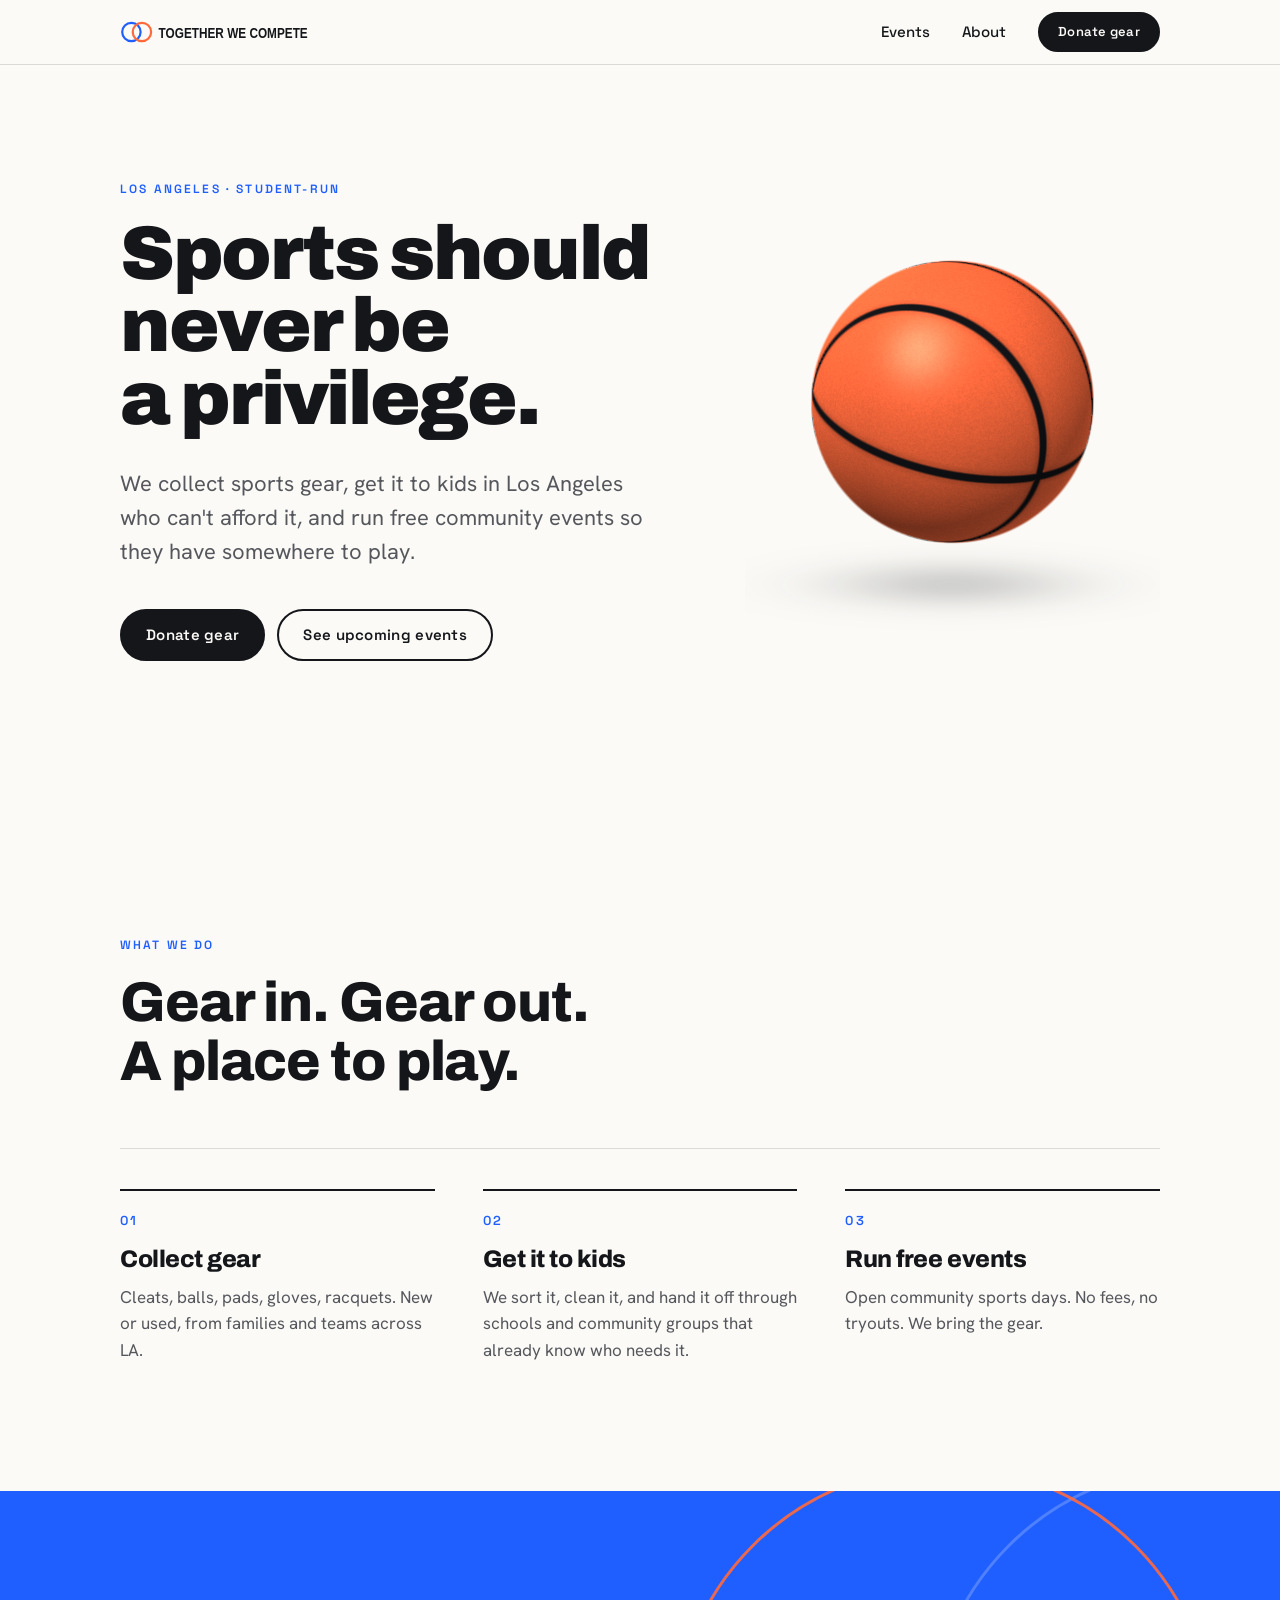
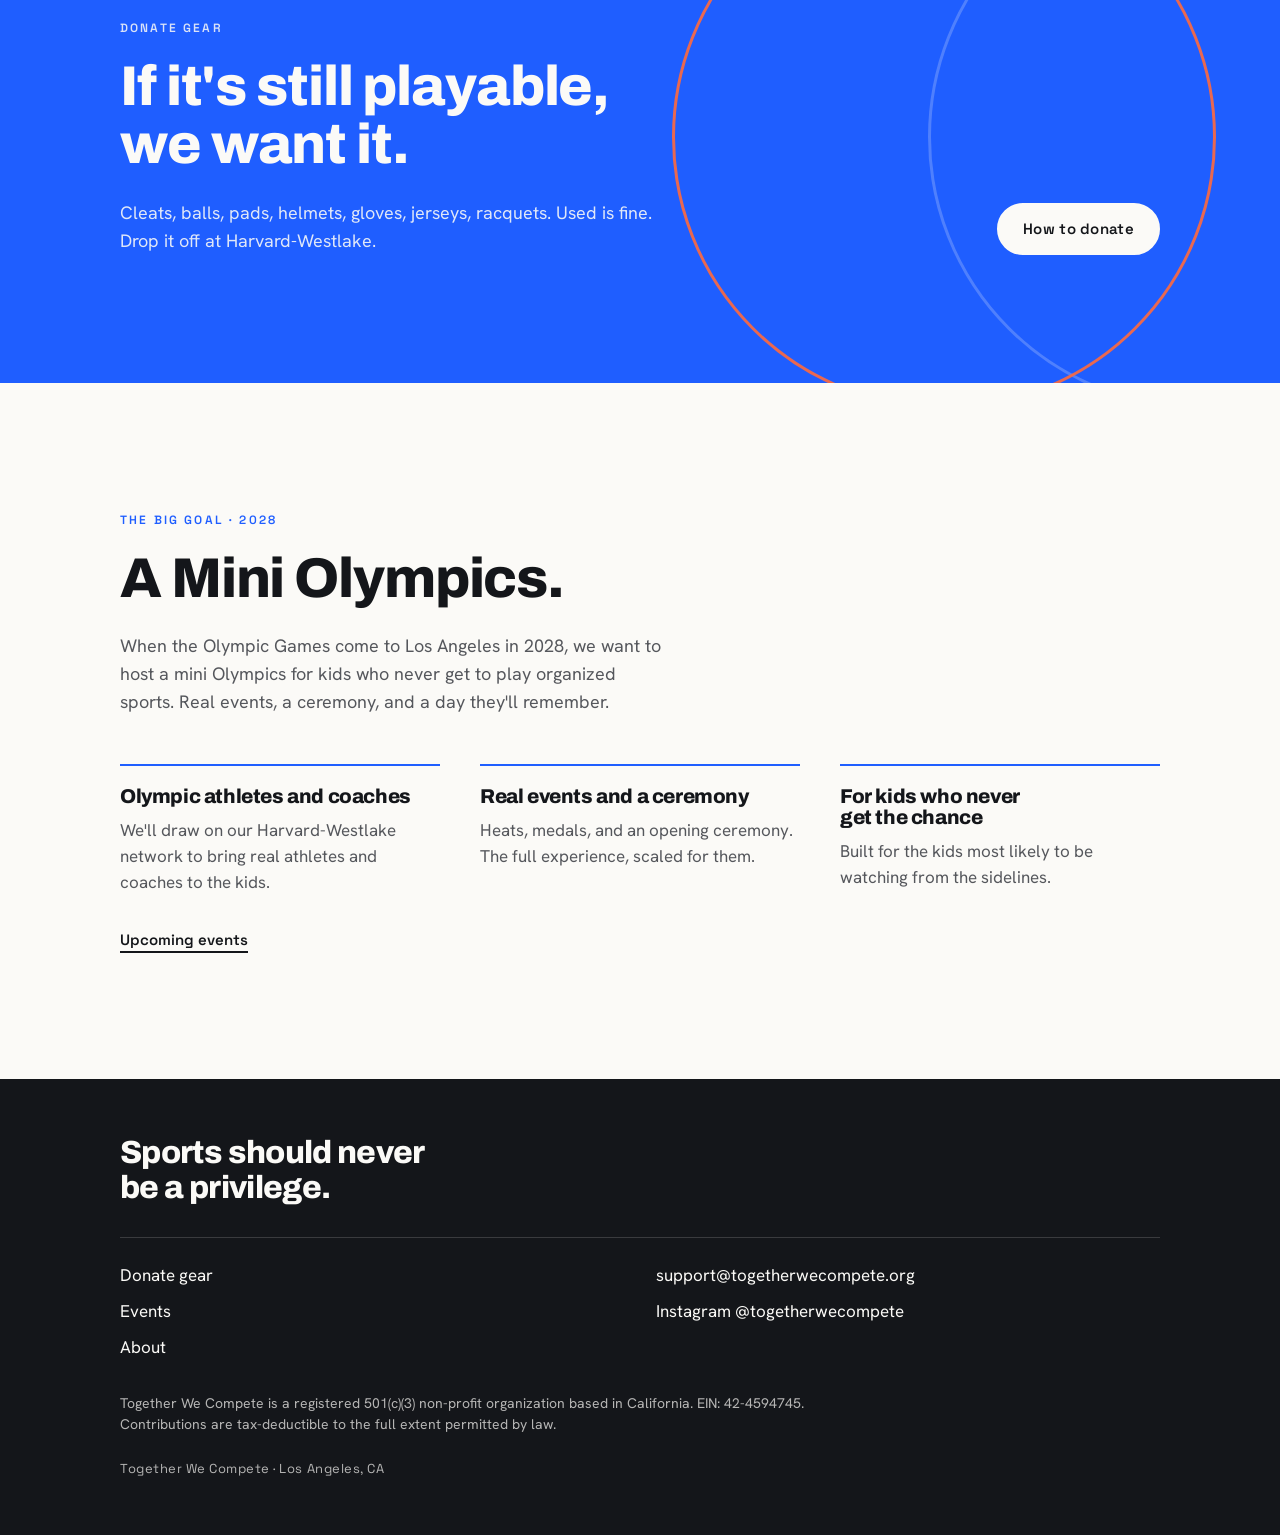
==== commit b45af194: "Remove the donation form; point large donations to email Co-Authored-By: Claude Fable 5.1 <noreply@a" ====
--- a/index.html
+++ b/index.html
@@ -9,7 +9,7 @@
   <link rel="preconnect" href="https://fonts.googleapis.com">
   <link rel="preconnect" href="https://fonts.gstatic.com" crossorigin>
   <link href="https://fonts.googleapis.com/css2?family=Archivo:wght@800;900&family=Hanken+Grotesk:wght@400;500;600&family=Space+Grotesk:wght@500;600&display=swap" rel="stylesheet">
-  <link rel="stylesheet" href="css/styles.css?v=53fc8f8">
+  <link rel="stylesheet" href="css/styles.css?v=91cadc3">
 </head>
 <body>
 
@@ -177,7 +177,7 @@
     </div>
   </footer>
 
-  <script src="js/main.js?v=53fc8f8"></script>
-  <script src="js/ball.js?v=53fc8f8"></script>
+  <script src="js/main.js?v=91cadc3"></script>
+  <script src="js/ball.js?v=91cadc3"></script>
 </body>
 </html>
--- a/css/styles.css
+++ b/css/styles.css
@@ -340,49 +340,6 @@
 .method { padding-top: 1rem; border-top: 2px solid var(--ink); }
 .method__title { font-size: 1.125rem; margin-bottom: 0.5rem; }
 .method p { color: var(--body); font-size: 0.9375rem; }
-
-/* Form */
-.form { margin-top: 4rem; max-width: 44rem; }
-.form__title { font-size: 1.5rem; margin-bottom: 1.75rem; }
-.form__grid { display: grid; gap: 1.25rem; }
-@media (min-width: 640px) {
-  .form__grid { grid-template-columns: 1fr 1fr; gap: 1.5rem 1.25rem; }
-  .field--full { grid-column: 1 / -1; }
-}
-.field { display: flex; flex-direction: column; gap: 0.4rem; }
-fieldset.field { border: 0; padding: 0; margin: 0; min-width: 0; }
-.field label, .field legend {
-  font-family: var(--font-label);
-  font-weight: 500;
-  font-size: 0.875rem;
-  padding: 0;
-}
-.optional { color: var(--body); font-weight: 400; }
-.field input[type="text"],
-.field input[type="email"],
-.field input[type="tel"],
-.field input[type="number"],
-.field textarea {
-  width: 100%;
-  padding: 0.8rem 0.9rem;
-  background: var(--page);
-  border: 1.5px solid var(--ink);
-  border-radius: 6px;
-}
-.field textarea { resize: vertical; }
-.field input::placeholder, .field textarea::placeholder { color: #7a7c80; }
-.radio-group { display: flex; flex-wrap: wrap; gap: 0.5rem 1.5rem; margin-top: 0.25rem; }
-.radio { display: inline-flex; align-items: center; gap: 0.5rem; font-family: var(--font-body); font-size: 1rem; }
-.radio input { width: 1.125rem; height: 1.125rem; accent-color: var(--blue); margin: 0; }
-.form .button { margin-top: 1.75rem; width: 100%; }
-@media (min-width: 640px) { .form .button { width: auto; } }
-.form__notice {
-  margin-top: 1rem;
-  padding: 0.9rem 1rem;
-  border-left: 3px solid var(--orange);
-  color: var(--ink);
-  font-size: 0.9375rem;
-}
 
 /* Events */
 .events { margin-top: 3rem; border-top: 1px solid var(--rule); }
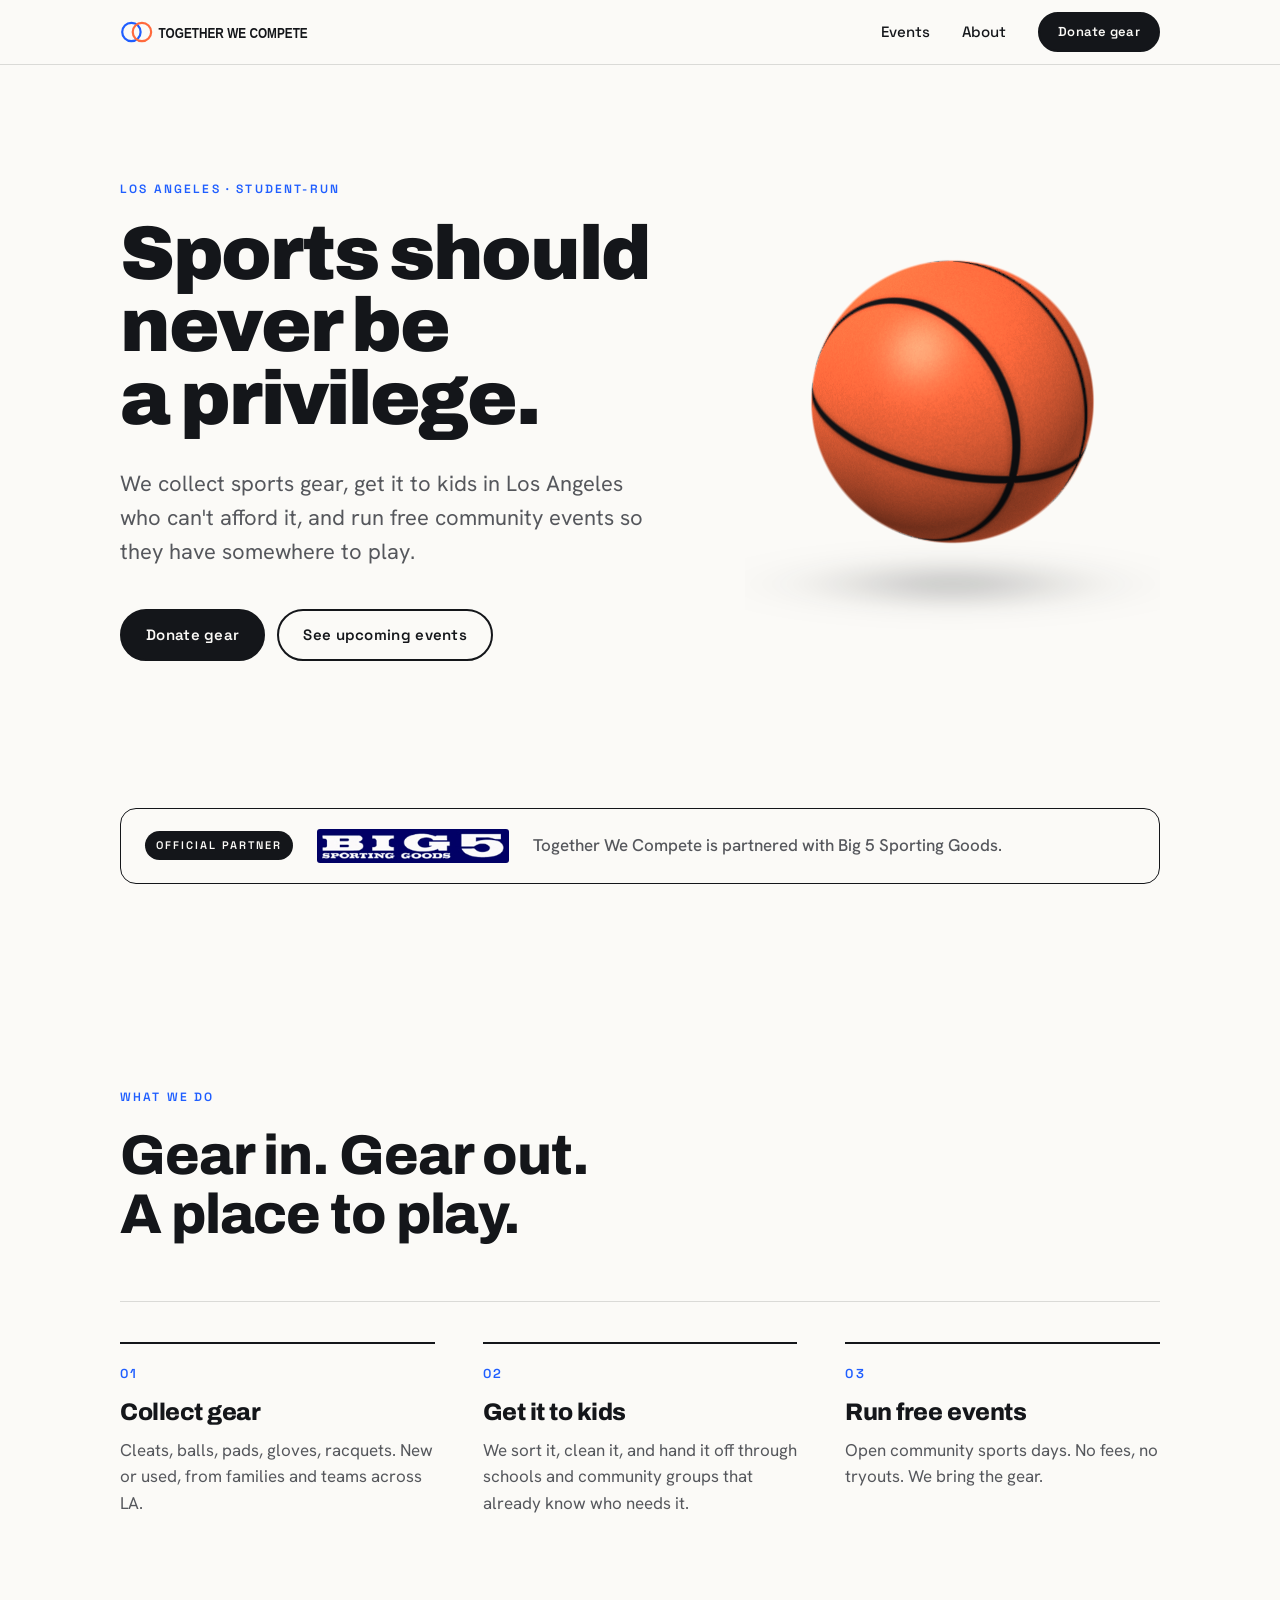
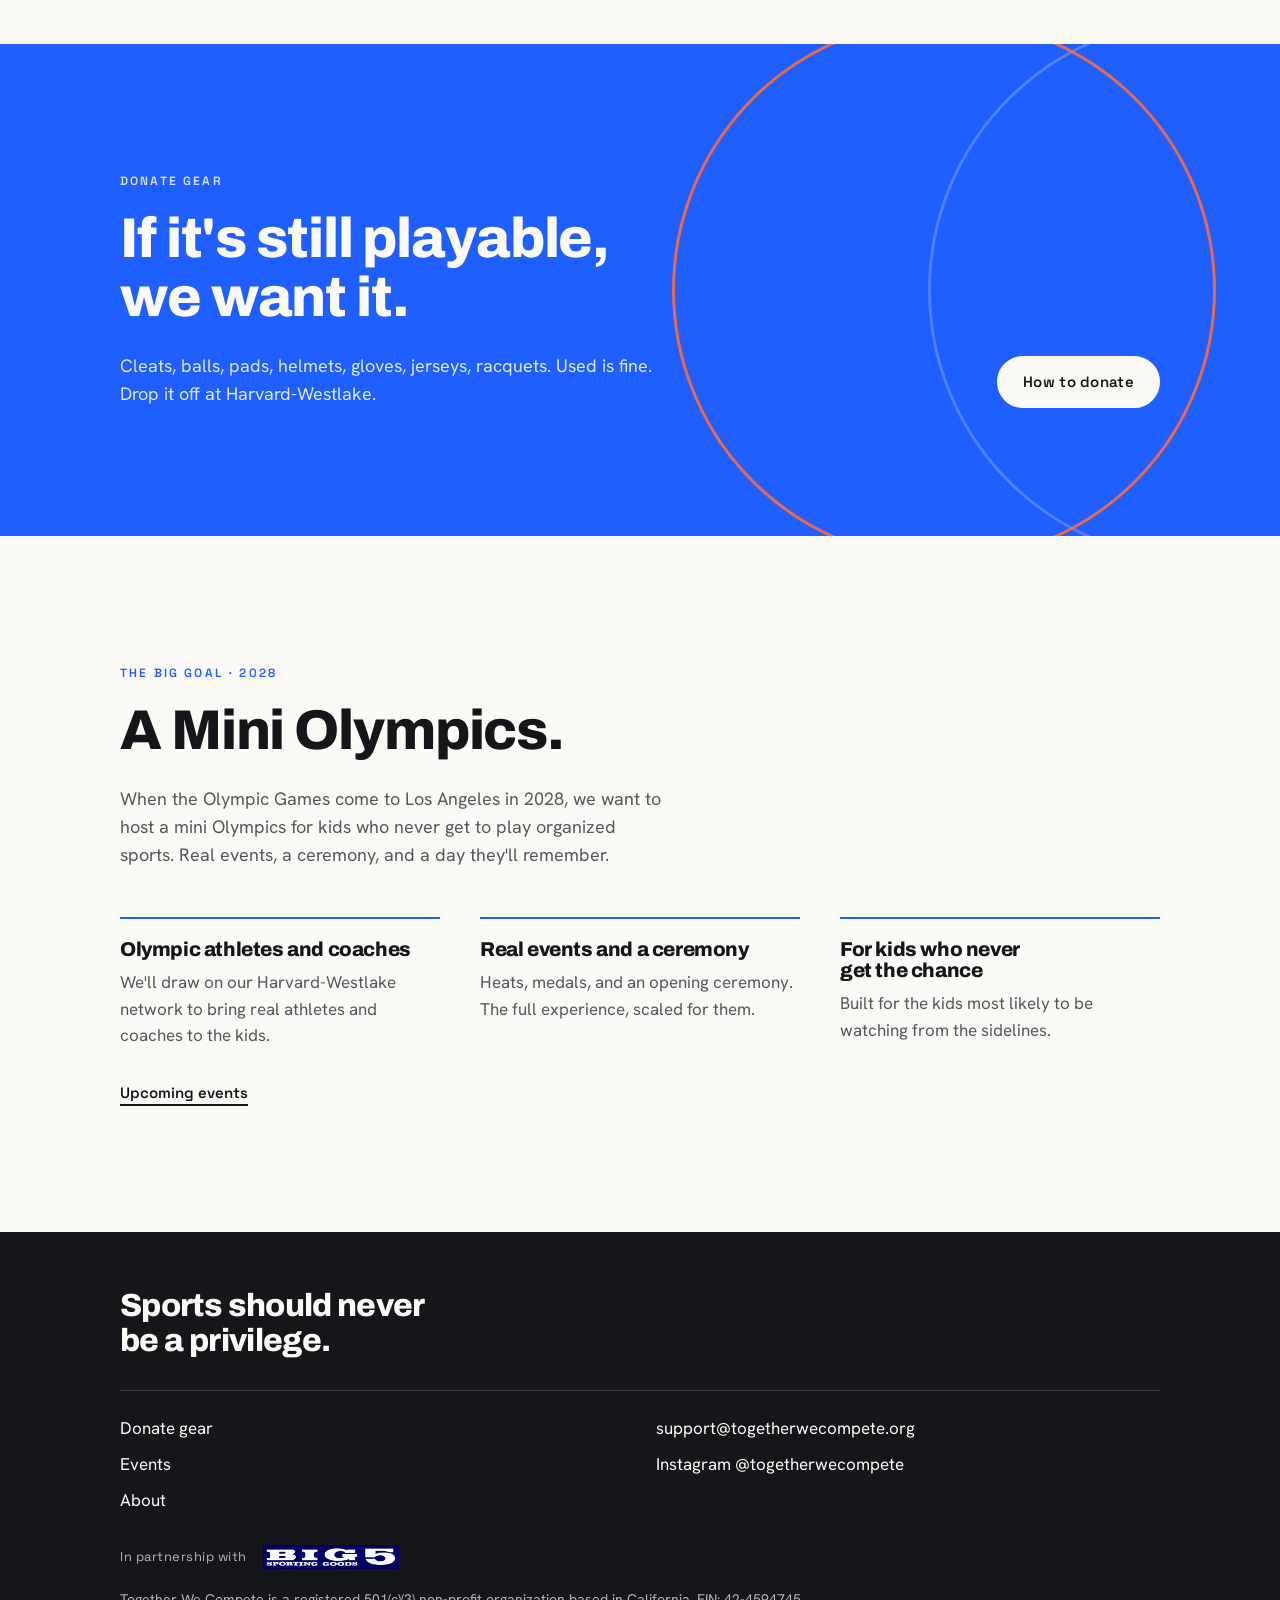
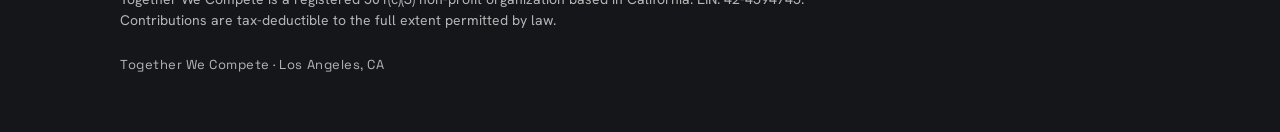
==== commit d8642862: "Add Big 5 Sporting Goods partner card and footer line Co-Authored-By: Claude Fable 5.2 <noreply@anth" ====
--- a/index.html
+++ b/index.html
@@ -9,7 +9,7 @@
   <link rel="preconnect" href="https://fonts.googleapis.com">
   <link rel="preconnect" href="https://fonts.gstatic.com" crossorigin>
   <link href="https://fonts.googleapis.com/css2?family=Archivo:wght@800;900&family=Hanken+Grotesk:wght@400;500;600&family=Space+Grotesk:wght@500;600&display=swap" rel="stylesheet">
-  <link rel="stylesheet" href="css/styles.css?v=91cadc3">
+  <link rel="stylesheet" href="css/styles.css?v=b45af19">
 </head>
 <body>
 
@@ -62,6 +62,17 @@
         <div class="hero__visual">
           <canvas id="hero-ball" aria-hidden="true"></canvas>
         </div>
+      </div>
+    </section>
+
+    <!-- PARTNER -->
+    <section class="partner" aria-label="Partner">
+      <div class="container">
+        <a class="partner__card" href="https://www.big5sportinggoods.com/" rel="noopener">
+          <span class="partner__label">Official partner</span>
+          <img class="partner__logo" src="assets/partners/big5.png" alt="Big 5 Sporting Goods" width="266" height="47">
+          <span class="partner__text">Together We Compete is partnered with Big 5 Sporting Goods.</span>
+        </a>
       </div>
     </section>
 
@@ -172,12 +183,16 @@
           <li><a href="https://instagram.com/togetherwecompete" rel="noopener">Instagram @togetherwecompete</a></li>
         </ul>
       </div>
+      <p class="site-footer__partner">
+        <span>In partnership with</span>
+        <a href="https://www.big5sportinggoods.com/" rel="noopener"><img src="assets/partners/big5.png" alt="Big 5 Sporting Goods" width="266" height="47" loading="lazy"></a>
+      </p>
       <p class="site-footer__legal">Together We Compete is a registered 501(c)(3) non-profit organization based in California. EIN: 42-4594745. Contributions are tax-deductible to the full extent permitted by law.</p>
       <p class="site-footer__meta">Together We Compete &middot; Los Angeles, CA</p>
     </div>
   </footer>
 
-  <script src="js/main.js?v=91cadc3"></script>
-  <script src="js/ball.js?v=91cadc3"></script>
+  <script src="js/main.js?v=b45af19"></script>
+  <script src="js/ball.js?v=b45af19"></script>
 </body>
 </html>
--- a/css/styles.css
+++ b/css/styles.css
@@ -434,6 +434,49 @@
   max-width: 32rem;
 }
 
+/* Partner strip */
+.partner { padding-bottom: calc(var(--section-y) * 0.6); }
+.partner__card {
+  display: flex;
+  flex-wrap: wrap;
+  align-items: center;
+  gap: 0.9rem 1.5rem;
+  padding: 1.25rem 1.5rem;
+  border: 1.5px solid var(--ink);
+  border-radius: 16px;
+  text-decoration: none;
+  transition: border-color 160ms ease, background-color 160ms ease;
+}
+.partner__card:hover { border-color: var(--blue); background: #fff; }
+.partner__label {
+  font-family: var(--font-label);
+  font-weight: 600;
+  font-size: 0.6875rem;
+  letter-spacing: 0.18em;
+  text-transform: uppercase;
+  color: var(--page);
+  background: var(--ink);
+  padding: 0.35rem 0.7rem;
+  border-radius: 999px;
+}
+.partner__logo { height: 30px; width: auto; border-radius: 3px; }
+.partner__text { color: var(--body); font-weight: 500; flex: 1 1 16rem; }
+@media (min-width: 900px) { .partner__logo { height: 34px; } }
+
+.site-footer__partner {
+  display: flex;
+  flex-wrap: wrap;
+  align-items: center;
+  gap: 0.6rem 1rem;
+  margin-top: 2rem;
+  font-family: var(--font-label);
+  font-size: 0.8125rem;
+  letter-spacing: 0.04em;
+  color: rgba(251, 250, 247, 0.7);
+}
+.site-footer__partner img { height: 24px; width: auto; border-radius: 2px; display: block; }
+.site-footer__partner + .site-footer__legal { margin-top: 1.25rem; }
+
 /* Announcement bar */
 .announce { background: var(--orange); color: var(--ink); }
 .announce__inner {
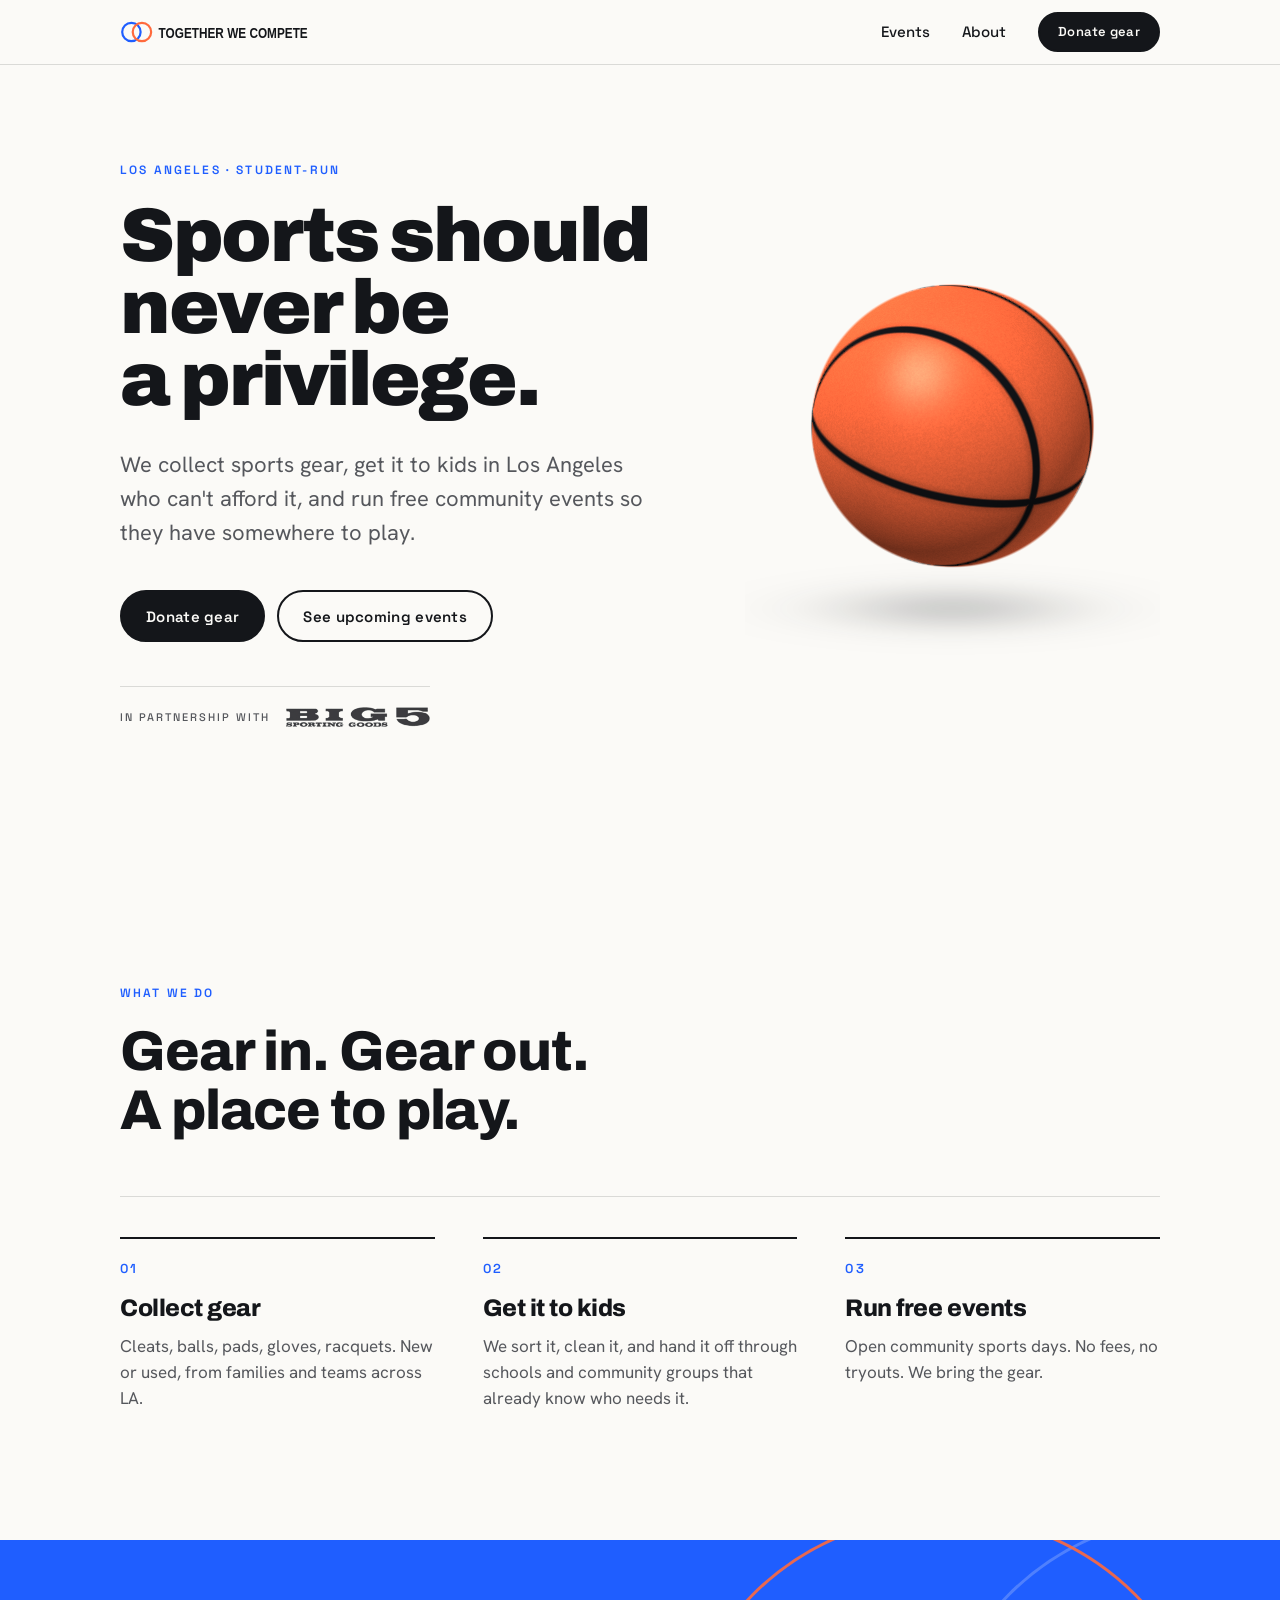
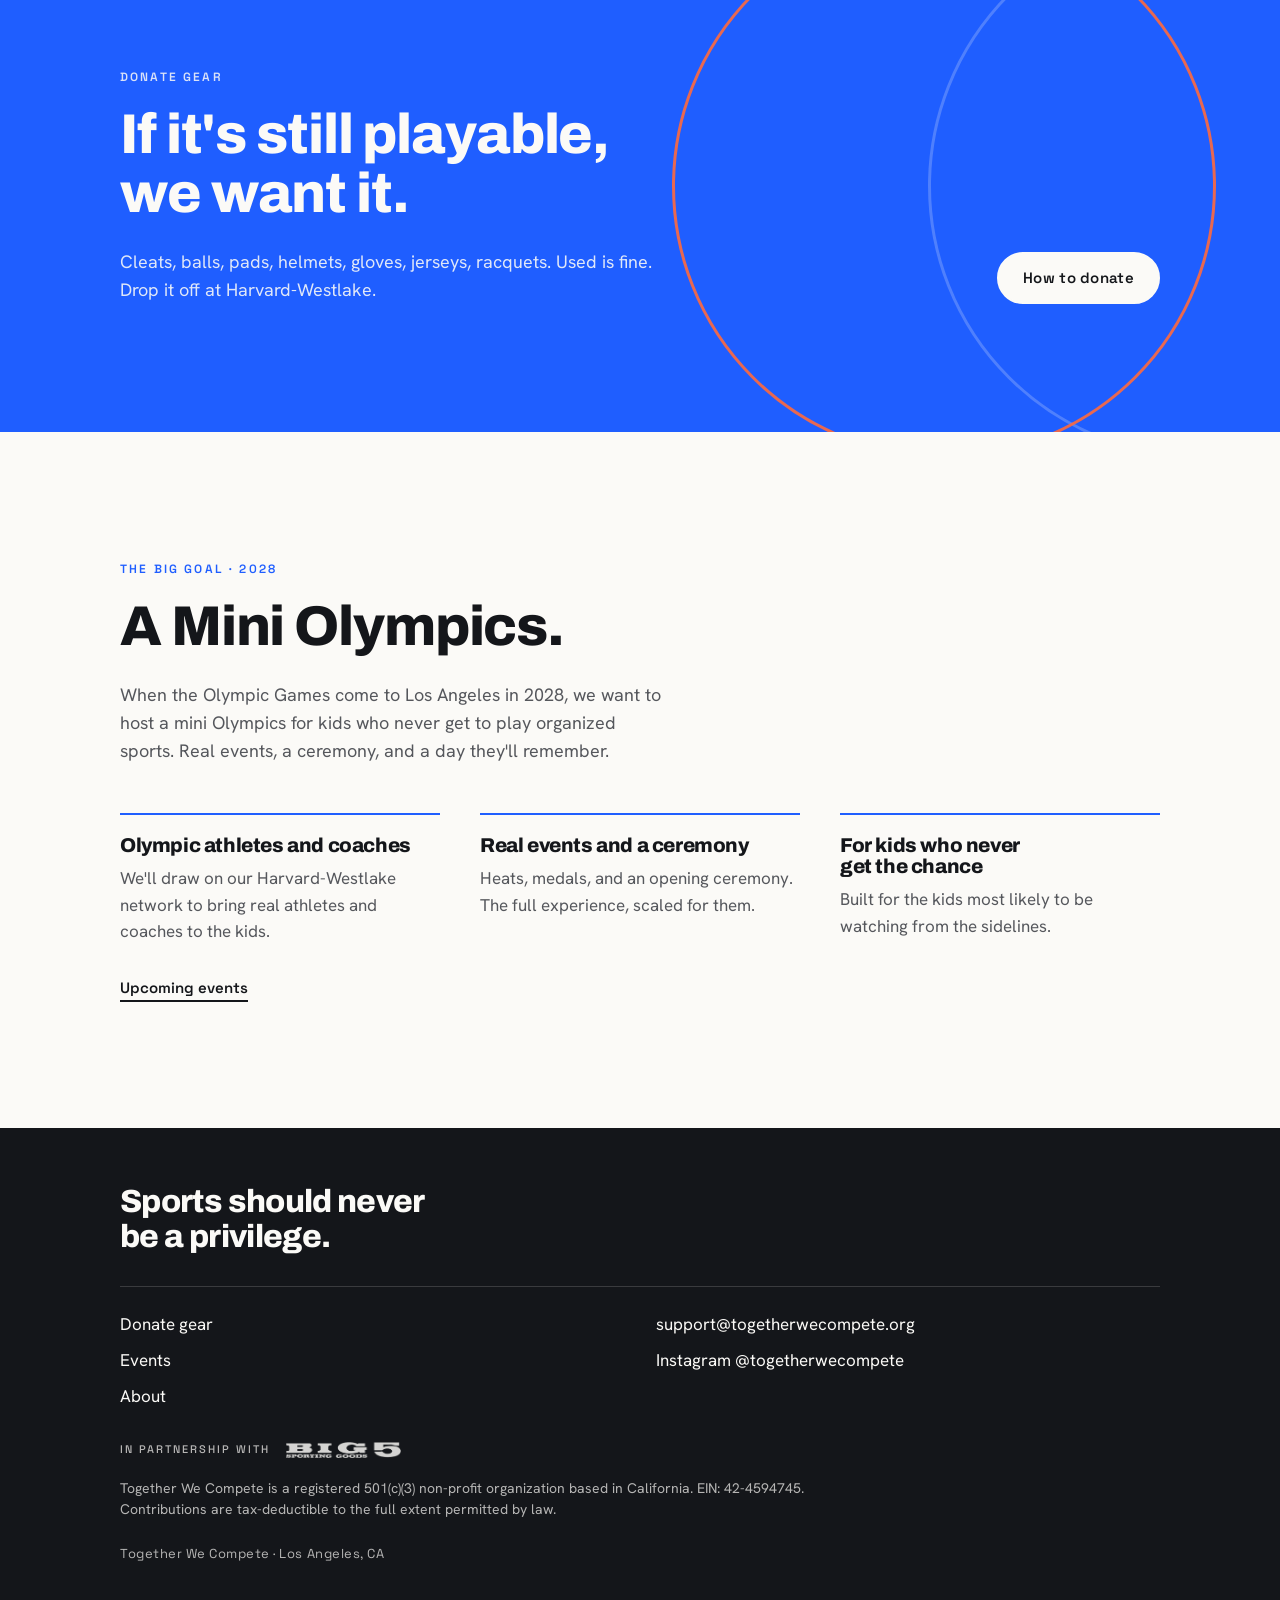
==== commit 2d219d1e: "Refine partner line and announcement bar Big 5 moves into the hero as a single-color wordmark; the a" ====
--- a/index.html
+++ b/index.html
@@ -9,7 +9,7 @@
   <link rel="preconnect" href="https://fonts.googleapis.com">
   <link rel="preconnect" href="https://fonts.gstatic.com" crossorigin>
   <link href="https://fonts.googleapis.com/css2?family=Archivo:wght@800;900&family=Hanken+Grotesk:wght@400;500;600&family=Space+Grotesk:wght@500;600&display=swap" rel="stylesheet">
-  <link rel="stylesheet" href="css/styles.css?v=b45af19">
+  <link rel="stylesheet" href="css/styles.css?v=d864286">
 </head>
 <body>
 
@@ -17,11 +17,12 @@
 
   <!-- Shared header. If you change it here, change it in the other three pages too. -->
   <div class="announce" data-until="2026-11-13">
-    <div class="container announce__inner">
-      <span class="announce__label">This week</span>
-      <p class="announce__text"><span class="announce__long">Gear drive at Harvard-Westlake Upper School, Monday to Friday, November 9 to 13.</span><span class="announce__short">Gear drive at Harvard-Westlake, Nov 9 to 13.</span></p>
-      <a class="announce__link" href="donate.html">What to bring</a>
-    </div>
+    <a class="container announce__inner" href="donate.html">
+      <span class="announce__dot" aria-hidden="true"></span>
+      <span class="announce__text"><strong>Gear drive this week</strong><span class="announce__where"> &middot; Harvard-Westlake Upper School</span> &middot; Nov 9&ndash;13</span>
+      <span class="announce__cta">What to bring</span>
+    </a>
+  </div>
   </div>
 
   <header class="site-header">
@@ -57,22 +58,15 @@
             <a class="button button--primary" href="donate.html">Donate gear</a>
             <a class="button button--secondary" href="events.html">See upcoming events</a>
           </div>
+          <a class="hero__partner" href="https://www.big5sportinggoods.com/" rel="noopener">
+            <span class="hero__partner-label">In partnership with</span>
+            <img src="assets/partners/big5-ink.png" alt="Big 5 Sporting Goods" width="252" height="35">
+          </a>
         </div>
         <!-- Spinning basketball (js/ball.js). Decorative. Drag to spin, tap to flick. -->
         <div class="hero__visual">
           <canvas id="hero-ball" aria-hidden="true"></canvas>
         </div>
-      </div>
-    </section>
-
-    <!-- PARTNER -->
-    <section class="partner" aria-label="Partner">
-      <div class="container">
-        <a class="partner__card" href="https://www.big5sportinggoods.com/" rel="noopener">
-          <span class="partner__label">Official partner</span>
-          <img class="partner__logo" src="assets/partners/big5.png" alt="Big 5 Sporting Goods" width="266" height="47">
-          <span class="partner__text">Together We Compete is partnered with Big 5 Sporting Goods.</span>
-        </a>
       </div>
     </section>
 
@@ -185,14 +179,14 @@
       </div>
       <p class="site-footer__partner">
         <span>In partnership with</span>
-        <a href="https://www.big5sportinggoods.com/" rel="noopener"><img src="assets/partners/big5.png" alt="Big 5 Sporting Goods" width="266" height="47" loading="lazy"></a>
+        <a href="https://www.big5sportinggoods.com/" rel="noopener"><img src="assets/partners/big5-white.png" alt="Big 5 Sporting Goods" width="252" height="35" loading="lazy"></a>
       </p>
       <p class="site-footer__legal">Together We Compete is a registered 501(c)(3) non-profit organization based in California. EIN: 42-4594745. Contributions are tax-deductible to the full extent permitted by law.</p>
       <p class="site-footer__meta">Together We Compete &middot; Los Angeles, CA</p>
     </div>
   </footer>
 
-  <script src="js/main.js?v=b45af19"></script>
-  <script src="js/ball.js?v=b45af19"></script>
+  <script src="js/main.js?v=d864286"></script>
+  <script src="js/ball.js?v=d864286"></script>
 </body>
 </html>
--- a/css/styles.css
+++ b/css/styles.css
@@ -434,34 +434,27 @@
   max-width: 32rem;
 }
 
-/* Partner strip */
-.partner { padding-bottom: calc(var(--section-y) * 0.6); }
-.partner__card {
-  display: flex;
-  flex-wrap: wrap;
+/* Partner line (hero) */
+.hero__partner {
+  display: inline-flex;
   align-items: center;
-  gap: 0.9rem 1.5rem;
-  padding: 1.25rem 1.5rem;
-  border: 1.5px solid var(--ink);
-  border-radius: 16px;
+  gap: 1rem;
+  margin-top: 2.75rem;
+  padding-top: 1.25rem;
+  border-top: 1px solid var(--rule);
   text-decoration: none;
-  transition: border-color 160ms ease, background-color 160ms ease;
-}
-.partner__card:hover { border-color: var(--blue); background: #fff; }
-.partner__label {
-  font-family: var(--font-label);
-  font-weight: 600;
+}
+.hero__partner-label {
+  font-family: var(--font-label);
+  font-weight: 500;
   font-size: 0.6875rem;
   letter-spacing: 0.18em;
   text-transform: uppercase;
-  color: var(--page);
-  background: var(--ink);
-  padding: 0.35rem 0.7rem;
-  border-radius: 999px;
-}
-.partner__logo { height: 30px; width: auto; border-radius: 3px; }
-.partner__text { color: var(--body); font-weight: 500; flex: 1 1 16rem; }
-@media (min-width: 900px) { .partner__logo { height: 34px; } }
+  color: var(--body);
+}
+.hero__partner img { height: 18px; width: auto; opacity: 0.85; transition: opacity 160ms ease; }
+.hero__partner:hover img { opacity: 1; }
+@media (min-width: 900px) { .hero__partner img { height: 20px; } }
 
 .site-footer__partner {
   display: flex;
@@ -470,52 +463,57 @@
   gap: 0.6rem 1rem;
   margin-top: 2rem;
   font-family: var(--font-label);
-  font-size: 0.8125rem;
-  letter-spacing: 0.04em;
+  font-weight: 500;
+  font-size: 0.6875rem;
+  letter-spacing: 0.18em;
+  text-transform: uppercase;
   color: rgba(251, 250, 247, 0.7);
 }
-.site-footer__partner img { height: 24px; width: auto; border-radius: 2px; display: block; }
+.site-footer__partner img { height: 16px; width: auto; display: block; opacity: 0.85; }
+.site-footer__partner a:hover img { opacity: 1; }
 .site-footer__partner + .site-footer__legal { margin-top: 1.25rem; }
 
-/* Announcement bar */
-.announce { background: var(--orange); color: var(--ink); }
+/* Announcement bar: slim, dark, one line. The whole bar is a link. */
+.announce { background: var(--ink); color: var(--page); }
 .announce__inner {
   display: flex;
-  flex-wrap: wrap;
   align-items: center;
-  gap: 0.35rem 1rem;
-  min-height: 2.75rem;
-  padding-block: 0.6rem;
-  font-size: 0.9375rem;
-}
-.announce__label {
-  font-family: var(--font-label);
-  font-weight: 600;
-  font-size: 0.6875rem;
-  letter-spacing: 0.18em;
-  text-transform: uppercase;
-  padding: 0.25rem 0.55rem;
-  border: 1.5px solid var(--ink);
-  border-radius: 999px;
-}
-.announce__text { margin: 0; }
-.announce__link {
-  font-family: var(--font-label);
-  font-weight: 600;
+  justify-content: center;
+  gap: 0.75rem;
+  min-height: 2.5rem;
+  padding-block: 0.5rem;
+  font-family: var(--font-label);
+  font-size: 0.8125rem;
+  letter-spacing: 0.01em;
   text-decoration: none;
-  border-bottom: 2px solid var(--ink);
+}
+.announce__dot {
+  flex: 0 0 auto;
+  width: 0.5rem; height: 0.5rem;
+  border-radius: 50%;
+  background: var(--orange);
+  box-shadow: 0 0 0 0 rgba(255, 106, 61, 0.6);
+  animation: announce-pulse 2.4s ease-out infinite;
+}
+@keyframes announce-pulse {
+  0% { box-shadow: 0 0 0 0 rgba(255, 106, 61, 0.55); }
+  70%, 100% { box-shadow: 0 0 0 0.45rem rgba(255, 106, 61, 0); }
+}
+@media (prefers-reduced-motion: reduce) { .announce__dot { animation: none; } }
+.announce__text { color: rgba(251, 250, 247, 0.78); }
+.announce__text strong { font-weight: 600; color: var(--page); }
+.announce__cta {
+  font-weight: 600;
+  white-space: nowrap;
+  border-bottom: 1px solid rgba(251, 250, 247, 0.5);
   padding-bottom: 0.05rem;
-  margin-left: auto;
-  white-space: nowrap;
-}
-.announce__link:hover { color: var(--page); border-color: var(--page); }
-.announce__short { display: none; }
+  transition: color 160ms ease, border-color 160ms ease;
+}
+.announce__inner:hover .announce__cta { color: var(--orange); border-color: var(--orange); }
 @media (max-width: 639px) {
-  .announce__inner { min-height: 0; padding-block: 0.55rem; font-size: 0.875rem; }
-  .announce__label { display: none; }
-  .announce__long { display: none; }
-  .announce__short { display: inline; }
-  .announce__link { margin-left: auto; }
+  .announce__inner { justify-content: flex-start; font-size: 0.75rem; gap: 0.6rem; }
+  .announce__where { display: none; }
+  .announce__cta { margin-left: auto; }
 }
 
 /* Featured drive */
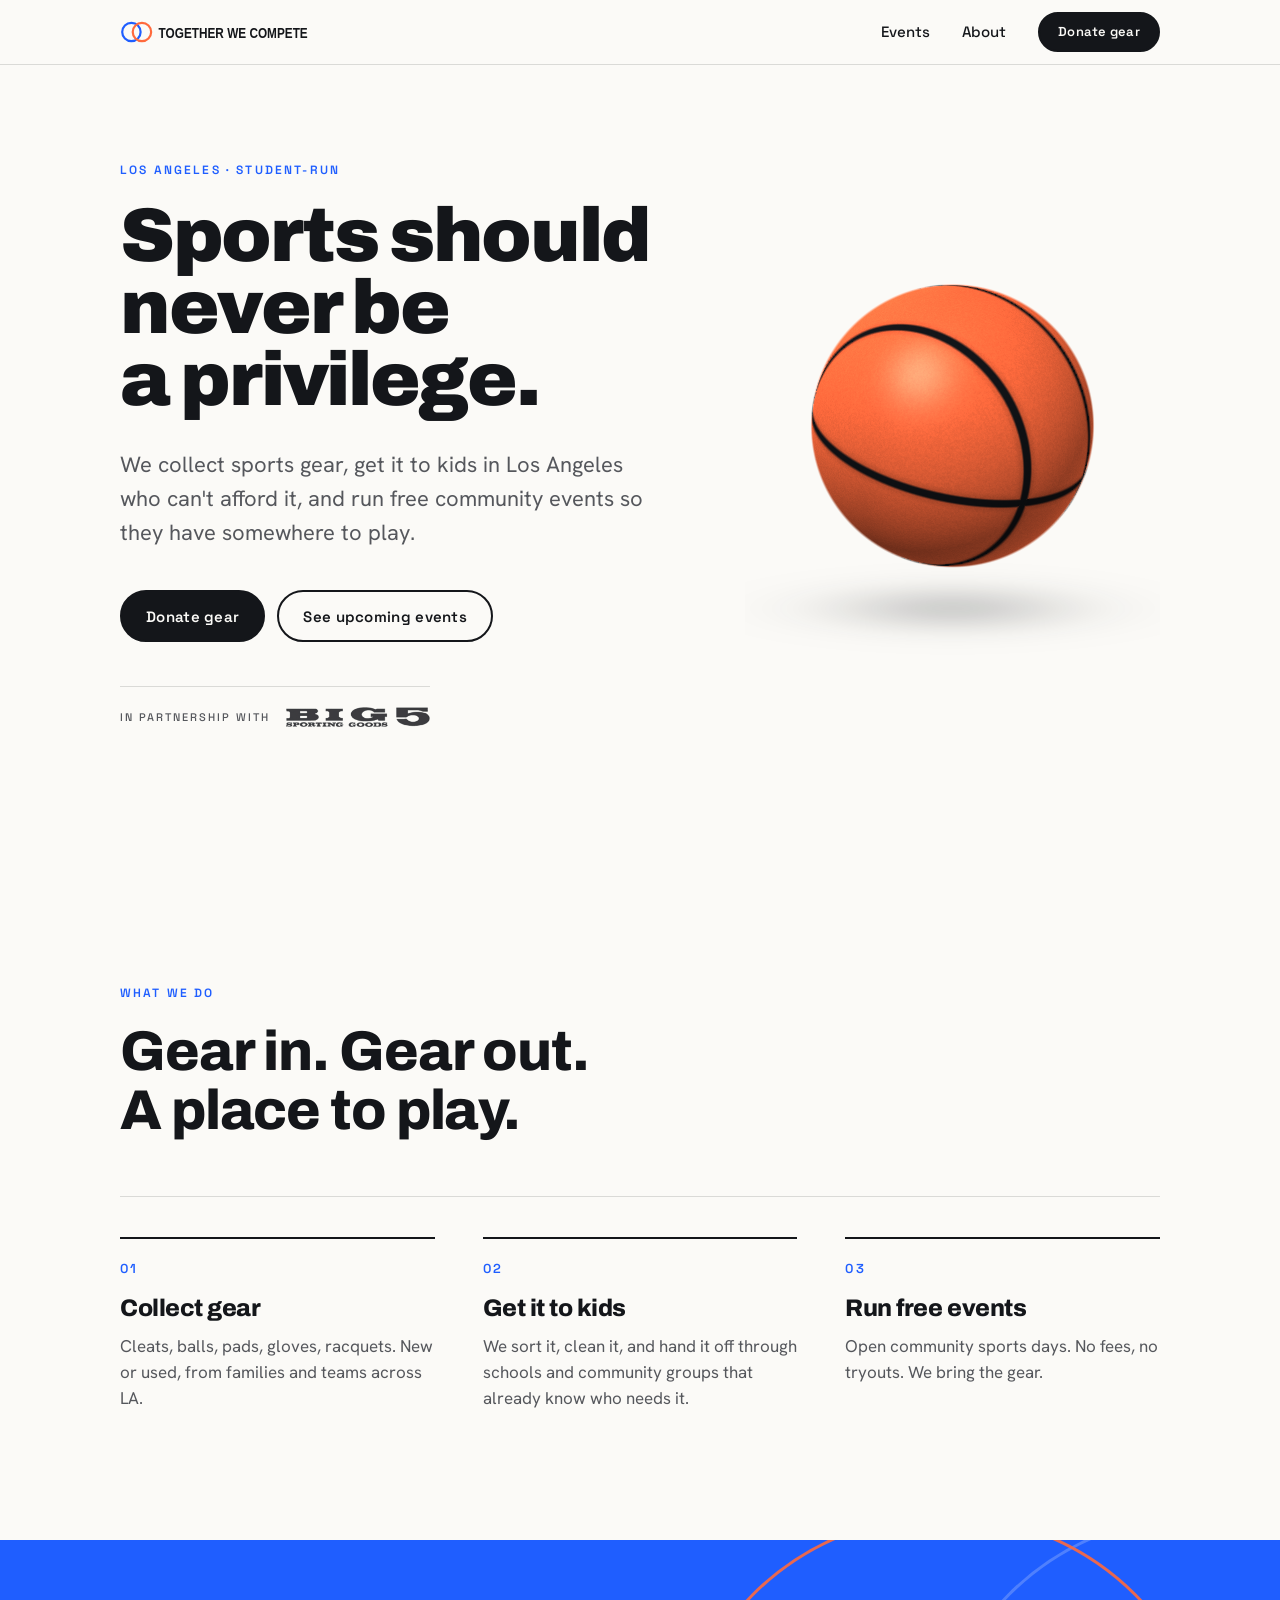
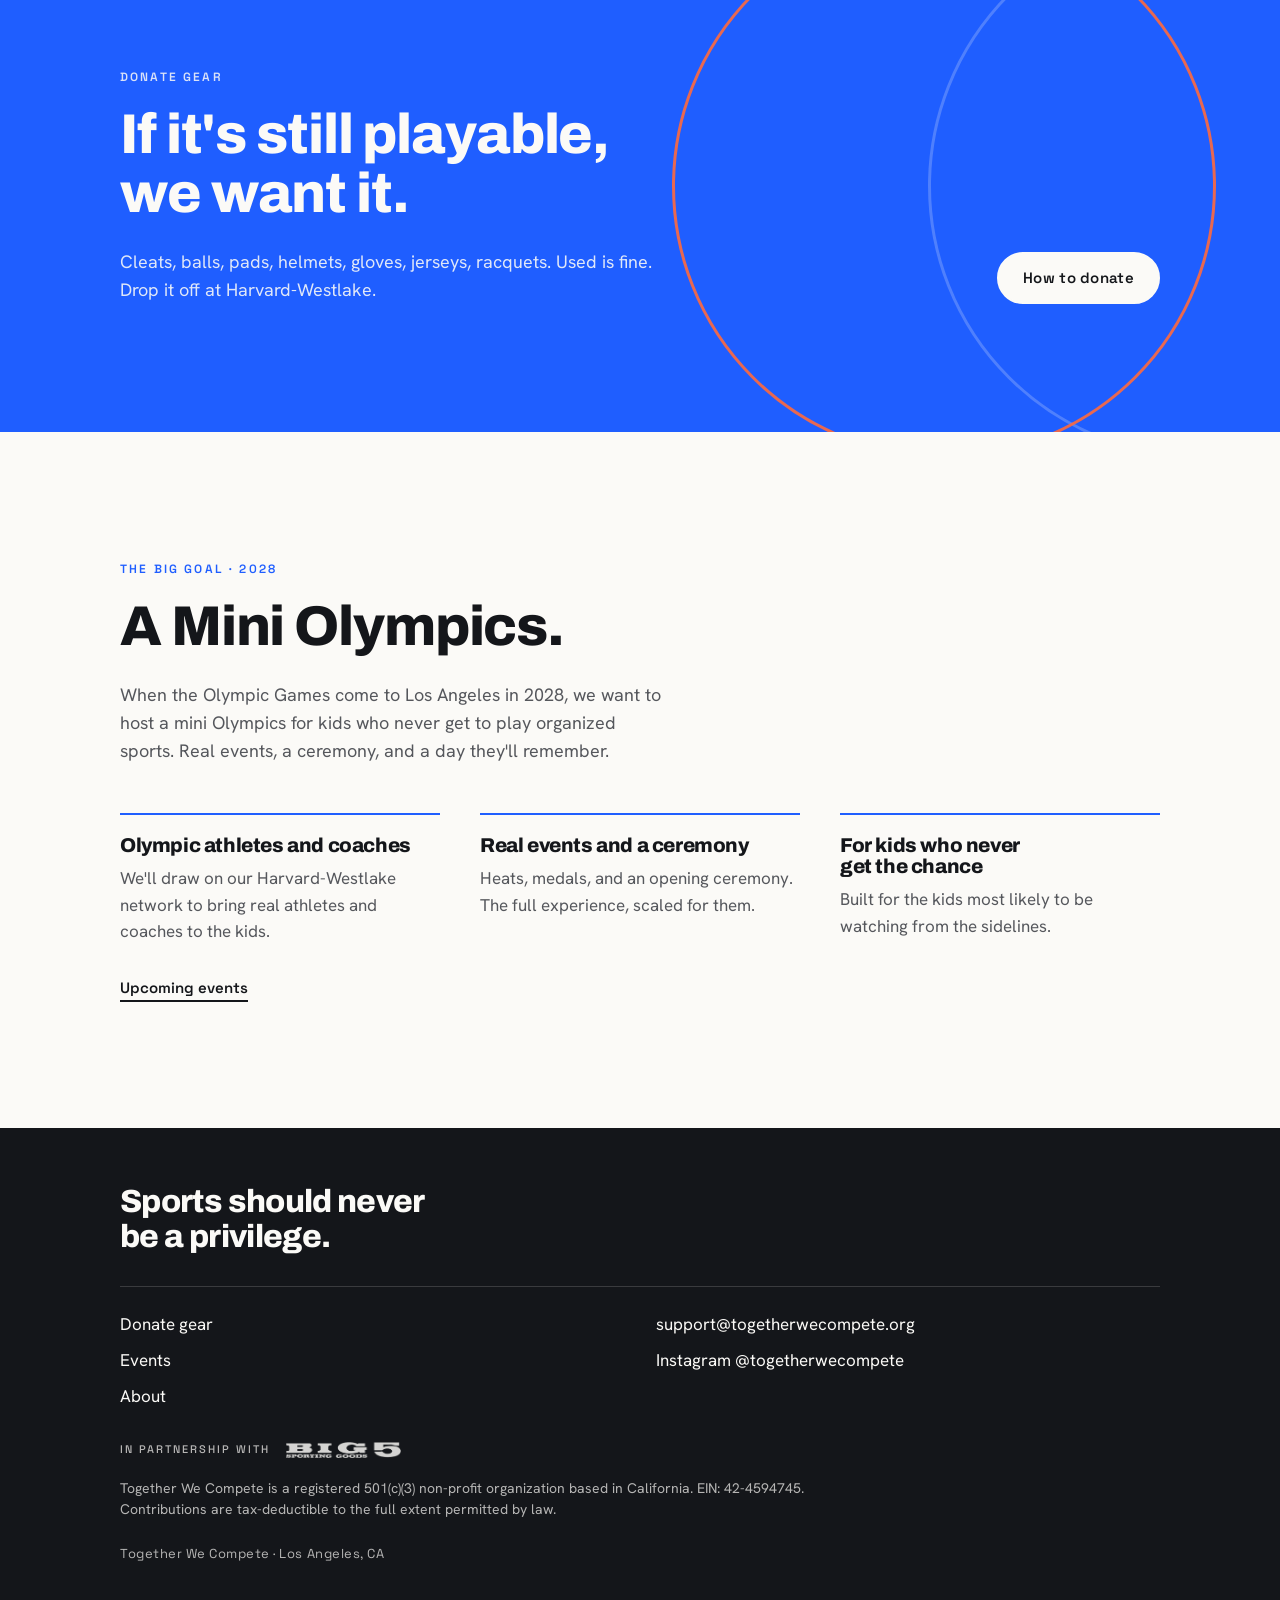
==== commit 3cd157fd: "Lock partner logo aspect ratio Co-Authored-By: Claude Fable 5.2 <noreply@anthropic.com>" ====
--- a/index.html
+++ b/index.html
@@ -9,7 +9,7 @@
   <link rel="preconnect" href="https://fonts.googleapis.com">
   <link rel="preconnect" href="https://fonts.gstatic.com" crossorigin>
   <link href="https://fonts.googleapis.com/css2?family=Archivo:wght@800;900&family=Hanken+Grotesk:wght@400;500;600&family=Space+Grotesk:wght@500;600&display=swap" rel="stylesheet">
-  <link rel="stylesheet" href="css/styles.css?v=d864286">
+  <link rel="stylesheet" href="css/styles.css?v=2d219d1">
 </head>
 <body>
 
@@ -186,7 +186,7 @@
     </div>
   </footer>
 
-  <script src="js/main.js?v=d864286"></script>
-  <script src="js/ball.js?v=d864286"></script>
+  <script src="js/main.js?v=2d219d1"></script>
+  <script src="js/ball.js?v=2d219d1"></script>
 </body>
 </html>
--- a/css/styles.css
+++ b/css/styles.css
@@ -452,7 +452,7 @@
   text-transform: uppercase;
   color: var(--body);
 }
-.hero__partner img { height: 18px; width: auto; opacity: 0.85; transition: opacity 160ms ease; }
+.hero__partner img { height: 18px; width: auto; max-width: none; flex: 0 0 auto; aspect-ratio: 252 / 35; opacity: 0.85; transition: opacity 160ms ease; }
 .hero__partner:hover img { opacity: 1; }
 @media (min-width: 900px) { .hero__partner img { height: 20px; } }
 
@@ -469,7 +469,7 @@
   text-transform: uppercase;
   color: rgba(251, 250, 247, 0.7);
 }
-.site-footer__partner img { height: 16px; width: auto; display: block; opacity: 0.85; }
+.site-footer__partner img { height: 16px; width: auto; max-width: none; flex: 0 0 auto; aspect-ratio: 252 / 35; display: block; opacity: 0.85; }
 .site-footer__partner a:hover img { opacity: 1; }
 .site-footer__partner + .site-footer__legal { margin-top: 1.25rem; }
 
